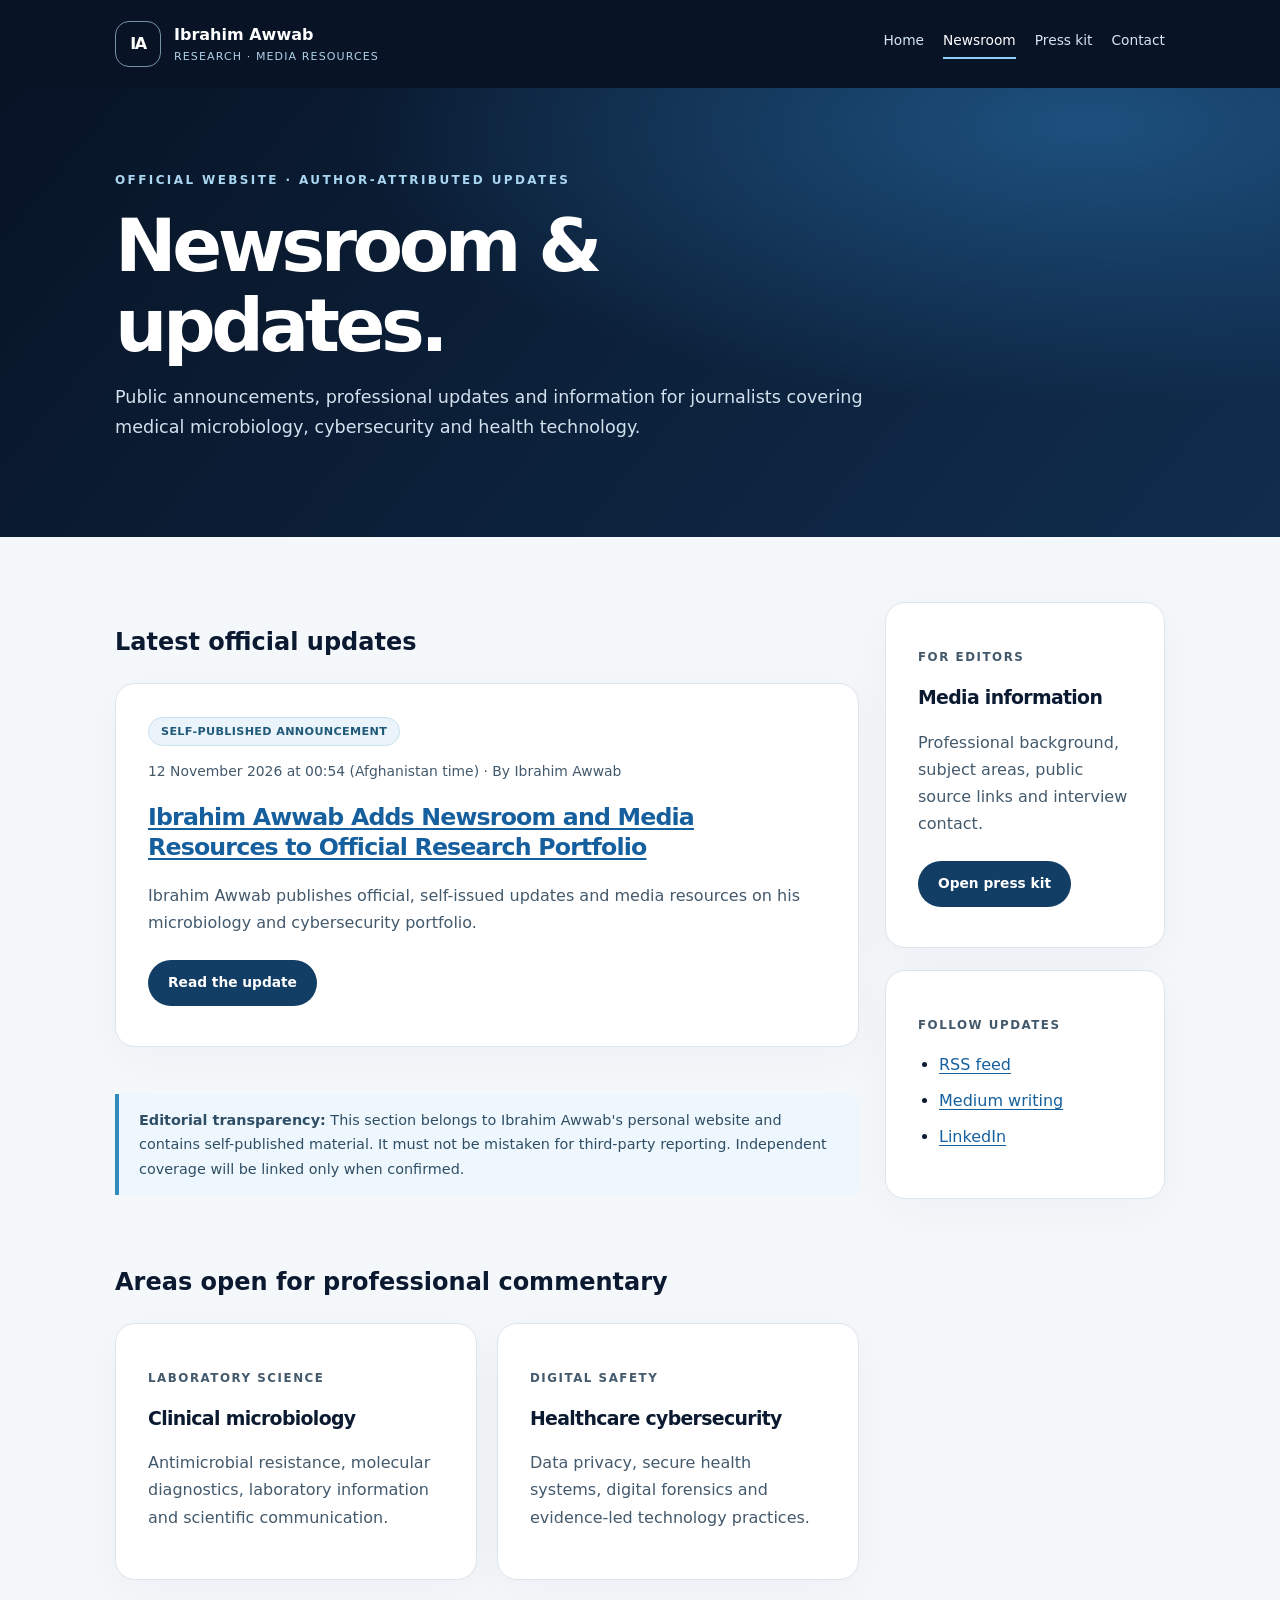
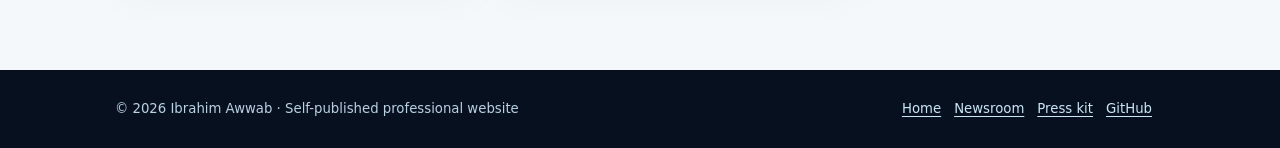
==== newsroom/index.html @ 86127e39 "site: publish transparent newsroom, self-issued update and press kit" ====
<!doctype html>
<html lang="en"><head>
<meta charset="utf-8">
<meta name="viewport" content="width=device-width, initial-scale=1">
<meta name="robots" content="index,follow,max-image-preview:large">
<meta name="author" content="Ibrahim Awwab">
<meta name="description" content="Official website announcements, research-interest updates and media resources from Ibrahim Awwab.">
<meta property="og:site_name" content="Ibrahim Awwab">
<meta property="og:title" content="Newsroom &amp; Updates | Ibrahim Awwab">
<meta property="og:description" content="Official website announcements, research-interest updates and media resources from Ibrahim Awwab.">
<meta property="og:url" content="https://ibrahimawwab.github.io/newsroom/">
<meta property="og:type" content="website">
<meta name="twitter:card" content="summary">
<link rel="canonical" href="https://ibrahimawwab.github.io/newsroom/">
<link rel="icon" type="image/svg+xml" href="/favicon.svg">
<link rel="stylesheet" href="/newsroom/newsroom.css">
<link rel="alternate" type="application/rss+xml" title="Ibrahim Awwab official updates" href="https://ibrahimawwab.github.io/newsroom/feed.xml">
<title>Newsroom &amp; Updates | Ibrahim Awwab</title>
<script type="application/ld+json">{"@context":"https://schema.org","@type":"CollectionPage","@id":"https://ibrahimawwab.github.io/newsroom/#webpage","url":"https://ibrahimawwab.github.io/newsroom/","name":"Newsroom and updates | Ibrahim Awwab","description":"Official self-published updates by Ibrahim Awwab.","mainEntity":{"@type":"ItemList","itemListElement":[{"@type":"ListItem","position":1,"url":"https://ibrahimawwab.github.io/newsroom/updates/portfolio-media-resources/"}]}}</script>
</head><body><a href="#content" class="skip">Skip to content</a><header><div class="shell topbar"><a class="brand" href="/"><span class="mark">IA</span><span><strong>Ibrahim Awwab</strong><small>Research · Media resources</small></span></a><nav aria-label="Main navigation"><a href="/">Home</a><a href="/newsroom/" aria-current="page">Newsroom</a><a href="/press/" >Press kit</a><a href="https://www.linkedin.com/in/ibrahimawwab/">Contact</a></nav></div></header><section class="hero"><div class="shell"><p class="eyebrow">Official website · Author-attributed updates</p><h1>Newsroom &amp; updates.</h1><p class="lead">Public announcements, professional updates and information for journalists covering medical microbiology, cybersecurity and health technology.</p></div></section><main class="shell" id="content"><div class="layout"><div class="stack"><section><h2>Latest official updates</h2><article class="panel"><span class="tag">Self-published announcement</span><p class="date"><time datetime="2026-11-12T00:54:21+04:30">12 November 2026 at 00:54 (Afghanistan time)</time> · By Ibrahim Awwab</p><h2><a href="/newsroom/updates/portfolio-media-resources/">Ibrahim Awwab Adds Newsroom and Media Resources to Official Research Portfolio</a></h2><p>Ibrahim Awwab publishes official, self-issued updates and media resources on his microbiology and cybersecurity portfolio.</p><a class="btn" href="/newsroom/updates/portfolio-media-resources/">Read the update</a></article></section><div class="disclosure"><strong>Editorial transparency:</strong> This section belongs to Ibrahim Awwab's personal website and contains self-published material. It must not be mistaken for third-party reporting. Independent coverage will be linked only when confirmed.</div><section><h2>Areas open for professional commentary</h2><div class="grid"><div class="panel"><p class="kicker">Laboratory science</p><h3>Clinical microbiology</h3><p>Antimicrobial resistance, molecular diagnostics, laboratory information and scientific communication.</p></div><div class="panel"><p class="kicker">Digital safety</p><h3>Healthcare cybersecurity</h3><p>Data privacy, secure health systems, digital forensics and evidence-led technology practices.</p></div></div></section></div><aside class="stack"><section class="panel"><p class="kicker">For editors</p><h3>Media information</h3><p>Professional background, subject areas, public source links and interview contact.</p><a class="btn" href="/press/">Open press kit</a></section><section class="panel"><p class="kicker">Follow updates</p><ul><li><a href="/newsroom/feed.xml">RSS feed</a></li><li><a href="https://medium.com/@ibrahimawwab.com">Medium writing</a></li><li><a href="https://www.linkedin.com/in/ibrahimawwab/">LinkedIn</a></li></ul></section></aside></div></main><footer class="footer"><div class="shell"><span>© 2026 Ibrahim Awwab · Self-published professional website</span><span><a href="/">Home</a><a href="/newsroom/">Newsroom</a><a href="/press/">Press kit</a><a href="https://github.com/ibrahimawwab">GitHub</a></span></div></footer></body></html>
---- newsroom/newsroom.css ----
:root{--ink:#0b1a30;--navy:#081426;--muted:#5d7187;--accent:#1b679f;--paper:#f5f8fb;--line:#dce5ed}
*{box-sizing:border-box}html{scroll-behavior:smooth}body{margin:0;background:var(--paper);color:var(--ink);font:16px/1.7 Inter,ui-sans-serif,system-ui,-apple-system,BlinkMacSystemFont,"Segoe UI",sans-serif}a{color:#165f9e;text-underline-offset:3px}.shell{width:min(1050px,calc(100% - 42px));margin:auto}.skip{position:absolute;top:-80px;left:0;background:#fff;padding:10px}.skip:focus{top:0}
header{background:#081426;color:#fff}.topbar{display:flex;justify-content:space-between;gap:20px;align-items:center;min-height:88px}.brand{display:flex;gap:13px;align-items:center;text-decoration:none;color:#fff}.mark{display:grid;place-items:center;height:46px;width:46px;border:1px solid #7793a8;border-radius:14px;font-weight:800;letter-spacing:-.09em}.brand strong{display:block;font-size:1rem}.brand small{display:block;color:#b0d0e8;letter-spacing:.1em;text-transform:uppercase;font-size:.69rem}.topbar nav{display:flex;gap:19px;flex-wrap:wrap}.topbar nav a{font-size:.86rem;text-decoration:none;color:#d3e6f4}.topbar nav a[aria-current=page]{color:white;border-bottom:2px solid #8fd0f9;padding-bottom:4px}
.hero{background:radial-gradient(ellipse at 85% 8%,#1d507e,transparent 48%),linear-gradient(130deg,#081426,#102d4e);color:white;padding:70px 0 77px}.eyebrow{color:#aad6f2;letter-spacing:.2em;text-transform:uppercase;font-size:.75rem;font-weight:800}.hero h1{font-size:clamp(2.4rem,6.5vw,4.6rem);letter-spacing:-.06em;line-height:1.08;max-width:830px;margin:16px 0}.lead{font-size:1.1rem;color:#d2e1ed;max-width:750px}.crumb{font-size:.78rem;color:#ccdeec}.crumb a{color:#e0f1fb}main{padding:65px 0 90px}.layout{display:grid;grid-template-columns:minmax(0,1fr) 280px;gap:26px;align-items:start}.stack{display:grid;gap:22px}.panel{background:#fff;border:1px solid var(--line);border-radius:20px;padding:32px;box-shadow:0 12px 50px rgba(4,25,45,.04)}.panel h2,.panel h3{letter-spacing:-.035em;line-height:1.25}.panel h2{font-size:1.48rem}.panel h3{font-size:1.18rem}.panel p{color:#43596c}.kicker{font-size:.74rem;text-transform:uppercase;letter-spacing:.13em;color:#2572a1;font-weight:800}.tag{display:inline-block;background:#eaf4fa;border:1px solid #c9e0ed;border-radius:100px;padding:4px 12px;color:#205979;font-weight:750;font-size:.7rem;letter-spacing:.03em;text-transform:uppercase}.date{color:#677d8e;font-size:.87rem}.meta{margin-top:25px;display:flex;gap:14px;flex-wrap:wrap;align-items:center}.meta time{color:#e0ecf6;font-size:.88rem}.disclosure{border-left:4px solid #3489bb;background:#edf7fd;padding:14px 20px;color:#2f4e65;margin:25px 0;border-radius:0 10px 10px 0;font-size:.9rem}.btn{display:inline-block;background:#123d64;color:#fff;border-radius:99px;padding:11px 20px;text-decoration:none;font-weight:750;font-size:.86rem;margin:8px 10px 8px 0}.btn:hover{background:#276b9d}.subtle{color:var(--muted)}.article p{line-height:1.9}.article h2{margin-top:30px}.line{height:1px;background:var(--line);margin:28px 0}.panel ul{padding-left:21px}.panel li{margin-bottom:9px}.grid{display:grid;grid-template-columns:1fr 1fr;gap:20px}.footer{background:#06101e;color:#bad2e4;padding:28px 0}.footer .shell{display:flex;justify-content:space-between;gap:20px;flex-wrap:wrap;font-size:.83rem}.footer a{color:#cbe8f8;margin-right:13px}
@media(max-width:780px){.topbar{align-items:flex-start;flex-direction:column;padding:20px 0}.topbar nav{gap:15px}.layout,.grid{grid-template-columns:1fr}.panel{padding:25px}.hero{padding:55px 0 60px}.footer .shell{flex-direction:column}}
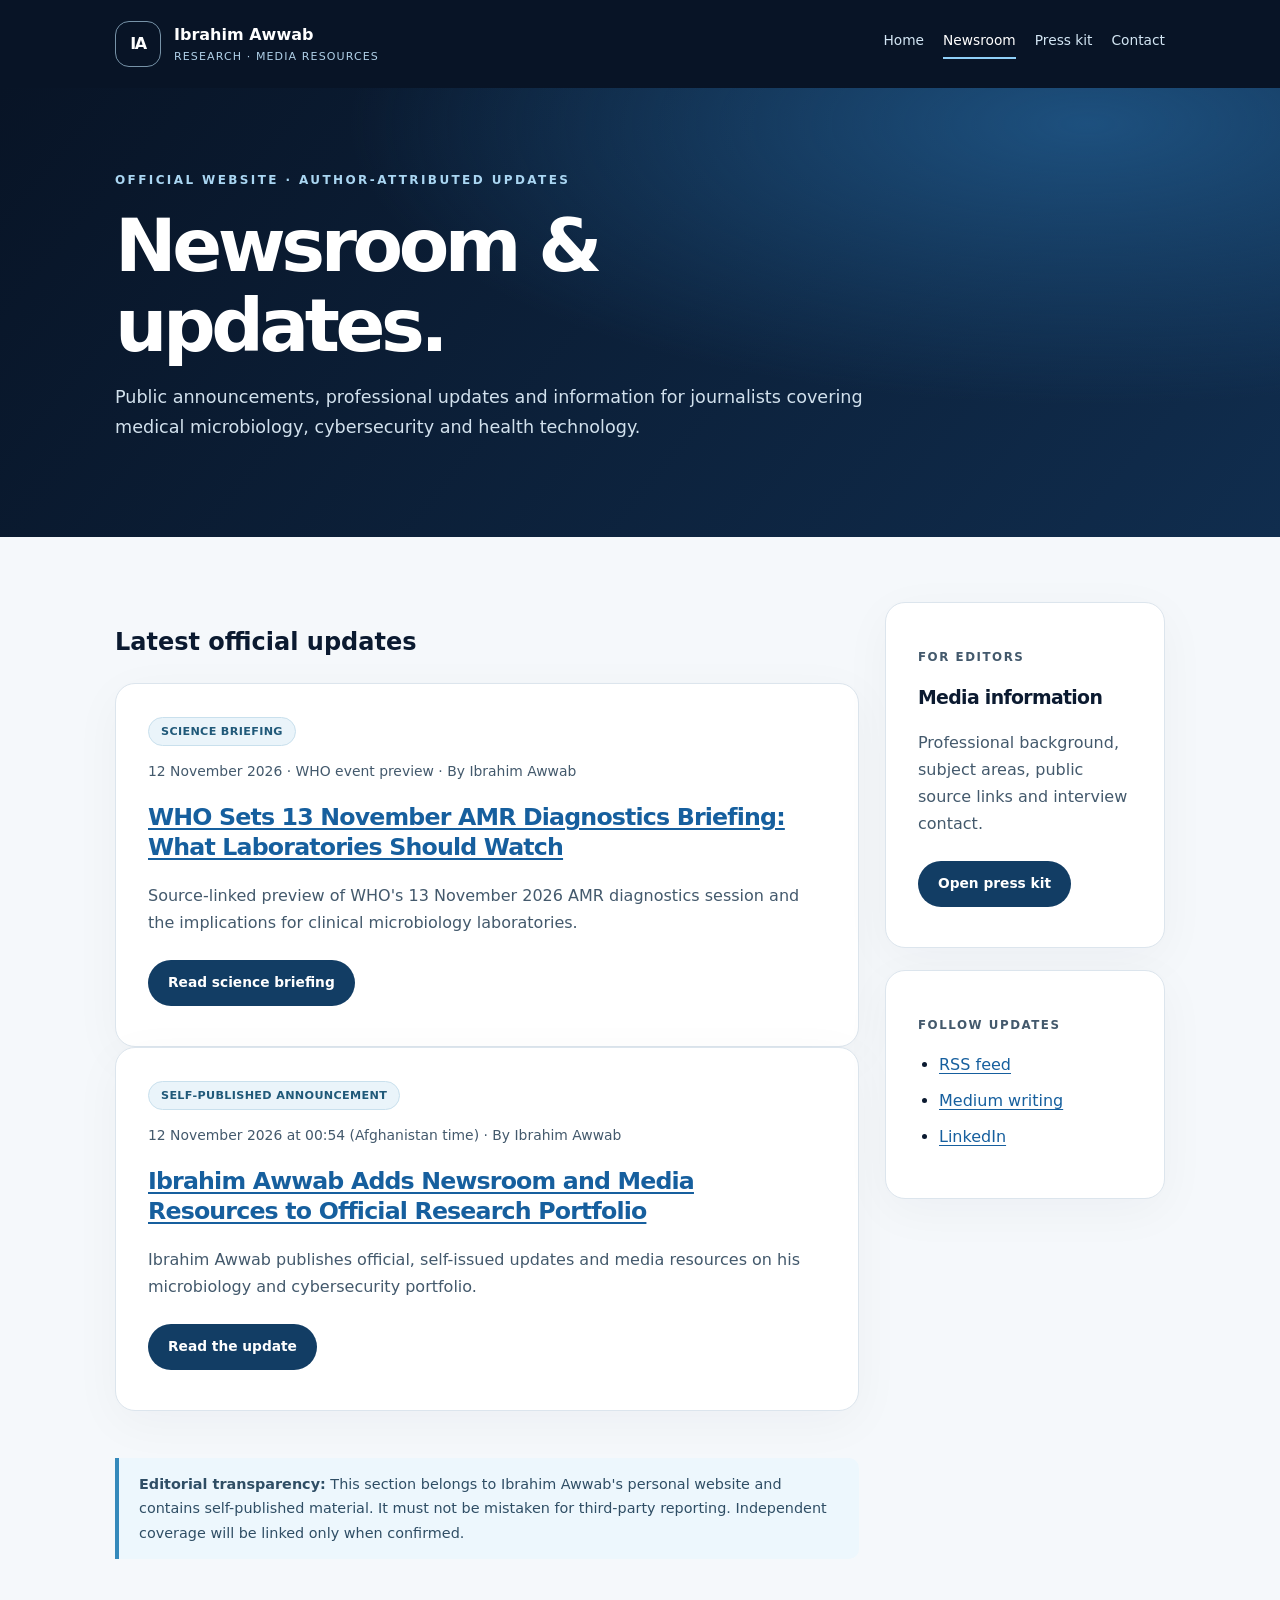
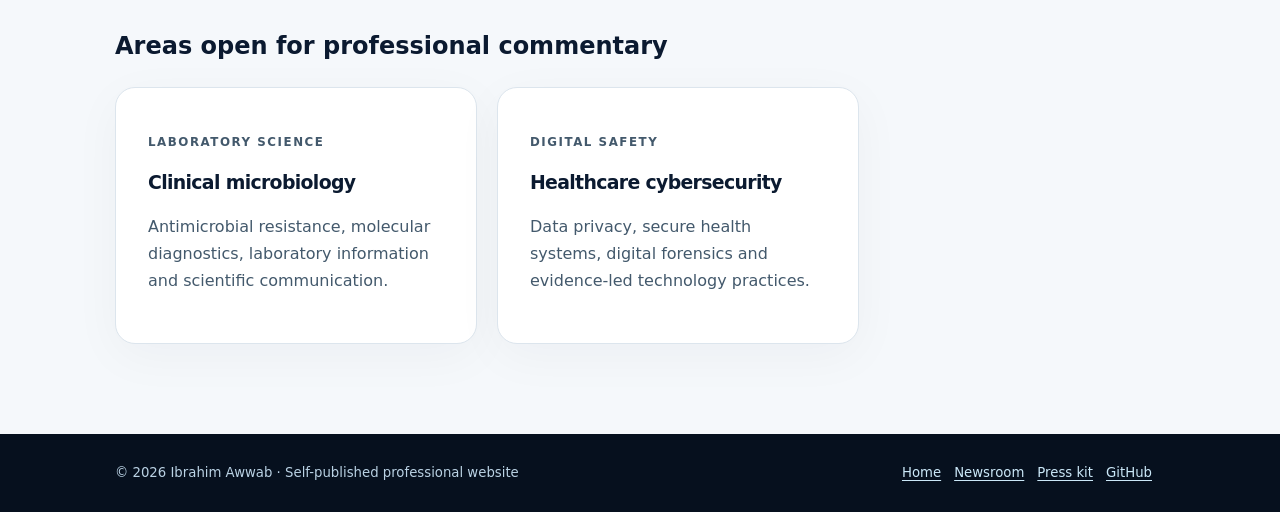
==== commit d6064b03: "newsroom: feature timely WHO AMR science briefing" ====
--- a/newsroom/index.html
+++ b/newsroom/index.html
@@ -16,5 +16,5 @@
 <link rel="stylesheet" href="/newsroom/newsroom.css">
 <link rel="alternate" type="application/rss+xml" title="Ibrahim Awwab official updates" href="https://ibrahimawwab.github.io/newsroom/feed.xml">
 <title>Newsroom &amp; Updates | Ibrahim Awwab</title>
-<script type="application/ld+json">{"@context":"https://schema.org","@type":"CollectionPage","@id":"https://ibrahimawwab.github.io/newsroom/#webpage","url":"https://ibrahimawwab.github.io/newsroom/","name":"Newsroom and updates | Ibrahim Awwab","description":"Official self-published updates by Ibrahim Awwab.","mainEntity":{"@type":"ItemList","itemListElement":[{"@type":"ListItem","position":1,"url":"https://ibrahimawwab.github.io/newsroom/updates/portfolio-media-resources/"}]}}</script>
-</head><body><a href="#content" class="skip">Skip to content</a><header><div class="shell topbar"><a class="brand" href="/"><span class="mark">IA</span><span><strong>Ibrahim Awwab</strong><small>Research · Media resources</small></span></a><nav aria-label="Main navigation"><a href="/">Home</a><a href="/newsroom/" aria-current="page">Newsroom</a><a href="/press/" >Press kit</a><a href="https://www.linkedin.com/in/ibrahimawwab/">Contact</a></nav></div></header><section class="hero"><div class="shell"><p class="eyebrow">Official website · Author-attributed updates</p><h1>Newsroom &amp; updates.</h1><p class="lead">Public announcements, professional updates and information for journalists covering medical microbiology, cybersecurity and health technology.</p></div></section><main class="shell" id="content"><div class="layout"><div class="stack"><section><h2>Latest official updates</h2><article class="panel"><span class="tag">Self-published announcement</span><p class="date"><time datetime="2026-11-12T00:54:21+04:30">12 November 2026 at 00:54 (Afghanistan time)</time> · By Ibrahim Awwab</p><h2><a href="/newsroom/updates/portfolio-media-resources/">Ibrahim Awwab Adds Newsroom and Media Resources to Official Research Portfolio</a></h2><p>Ibrahim Awwab publishes official, self-issued updates and media resources on his microbiology and cybersecurity portfolio.</p><a class="btn" href="/newsroom/updates/portfolio-media-resources/">Read the update</a></article></section><div class="disclosure"><strong>Editorial transparency:</strong> This section belongs to Ibrahim Awwab's personal website and contains self-published material. It must not be mistaken for third-party reporting. Independent coverage will be linked only when confirmed.</div><section><h2>Areas open for professional commentary</h2><div class="grid"><div class="panel"><p class="kicker">Laboratory science</p><h3>Clinical microbiology</h3><p>Antimicrobial resistance, molecular diagnostics, laboratory information and scientific communication.</p></div><div class="panel"><p class="kicker">Digital safety</p><h3>Healthcare cybersecurity</h3><p>Data privacy, secure health systems, digital forensics and evidence-led technology practices.</p></div></div></section></div><aside class="stack"><section class="panel"><p class="kicker">For editors</p><h3>Media information</h3><p>Professional background, subject areas, public source links and interview contact.</p><a class="btn" href="/press/">Open press kit</a></section><section class="panel"><p class="kicker">Follow updates</p><ul><li><a href="/newsroom/feed.xml">RSS feed</a></li><li><a href="https://medium.com/@ibrahimawwab.com">Medium writing</a></li><li><a href="https://www.linkedin.com/in/ibrahimawwab/">LinkedIn</a></li></ul></section></aside></div></main><footer class="footer"><div class="shell"><span>© 2026 Ibrahim Awwab · Self-published professional website</span><span><a href="/">Home</a><a href="/newsroom/">Newsroom</a><a href="/press/">Press kit</a><a href="https://github.com/ibrahimawwab">GitHub</a></span></div></footer></body></html>+<script type="application/ld+json">{"@context":"https://schema.org","@type":"CollectionPage","@id":"https://ibrahimawwab.github.io/newsroom/#webpage","url":"https://ibrahimawwab.github.io/newsroom/","name":"Newsroom and updates | Ibrahim Awwab","description":"Official self-published updates by Ibrahim Awwab.","mainEntity":{"@type":"ItemList","itemListElement":[{"@type":"ListItem","position":1,"url":"https://ibrahimawwab.github.io/newsroom/briefings/who-amr-diagnostics-november-2026/"},{"@type":"ListItem","position":2,"url":"https://ibrahimawwab.github.io/newsroom/updates/portfolio-media-resources/"}]}}</script>
+</head><body><a href="#content" class="skip">Skip to content</a><header><div class="shell topbar"><a class="brand" href="/"><span class="mark">IA</span><span><strong>Ibrahim Awwab</strong><small>Research · Media resources</small></span></a><nav aria-label="Main navigation"><a href="/">Home</a><a href="/newsroom/" aria-current="page">Newsroom</a><a href="/press/" >Press kit</a><a href="https://www.linkedin.com/in/ibrahimawwab/">Contact</a></nav></div></header><section class="hero"><div class="shell"><p class="eyebrow">Official website · Author-attributed updates</p><h1>Newsroom &amp; updates.</h1><p class="lead">Public announcements, professional updates and information for journalists covering medical microbiology, cybersecurity and health technology.</p></div></section><main class="shell" id="content"><div class="layout"><div class="stack"><section><h2>Latest official updates</h2><article class="panel"><span class="tag">Science briefing</span><p class="date">12 November 2026 · WHO event preview · By Ibrahim Awwab</p><h2><a href="/newsroom/briefings/who-amr-diagnostics-november-2026/">WHO Sets 13 November AMR Diagnostics Briefing: What Laboratories Should Watch</a></h2><p>Source-linked preview of WHO's 13 November 2026 AMR diagnostics session and the implications for clinical microbiology laboratories.</p><a class="btn" href="/newsroom/briefings/who-amr-diagnostics-november-2026/">Read science briefing</a></article><article class="panel"><span class="tag">Self-published announcement</span><p class="date"><time datetime="2026-11-12T00:54:21+04:30">12 November 2026 at 00:54 (Afghanistan time)</time> · By Ibrahim Awwab</p><h2><a href="/newsroom/updates/portfolio-media-resources/">Ibrahim Awwab Adds Newsroom and Media Resources to Official Research Portfolio</a></h2><p>Ibrahim Awwab publishes official, self-issued updates and media resources on his microbiology and cybersecurity portfolio.</p><a class="btn" href="/newsroom/updates/portfolio-media-resources/">Read the update</a></article></section><div class="disclosure"><strong>Editorial transparency:</strong> This section belongs to Ibrahim Awwab's personal website and contains self-published material. It must not be mistaken for third-party reporting. Independent coverage will be linked only when confirmed.</div><section><h2>Areas open for professional commentary</h2><div class="grid"><div class="panel"><p class="kicker">Laboratory science</p><h3>Clinical microbiology</h3><p>Antimicrobial resistance, molecular diagnostics, laboratory information and scientific communication.</p></div><div class="panel"><p class="kicker">Digital safety</p><h3>Healthcare cybersecurity</h3><p>Data privacy, secure health systems, digital forensics and evidence-led technology practices.</p></div></div></section></div><aside class="stack"><section class="panel"><p class="kicker">For editors</p><h3>Media information</h3><p>Professional background, subject areas, public source links and interview contact.</p><a class="btn" href="/press/">Open press kit</a></section><section class="panel"><p class="kicker">Follow updates</p><ul><li><a href="/newsroom/feed.xml">RSS feed</a></li><li><a href="https://medium.com/@ibrahimawwab.com">Medium writing</a></li><li><a href="https://www.linkedin.com/in/ibrahimawwab/">LinkedIn</a></li></ul></section></aside></div></main><footer class="footer"><div class="shell"><span>© 2026 Ibrahim Awwab · Self-published professional website</span><span><a href="/">Home</a><a href="/newsroom/">Newsroom</a><a href="/press/">Press kit</a><a href="https://github.com/ibrahimawwab">GitHub</a></span></div></footer></body></html>
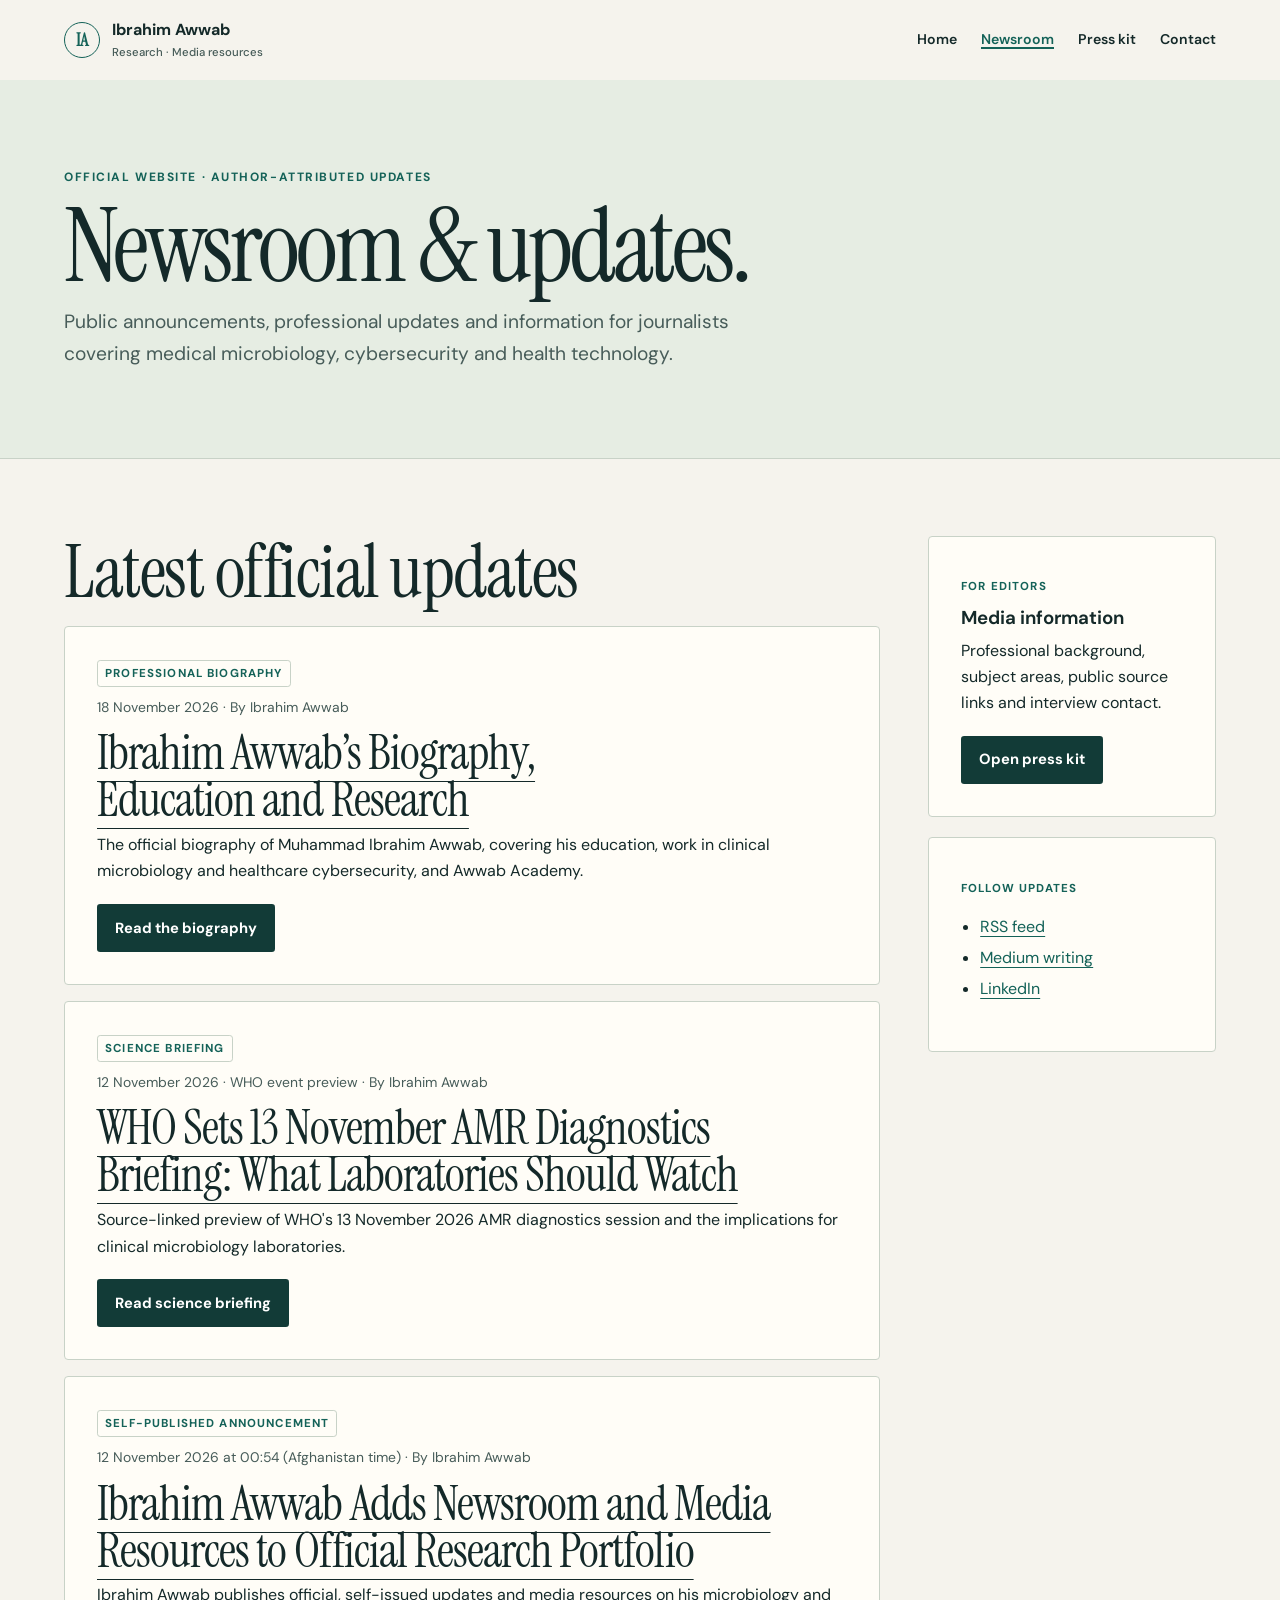
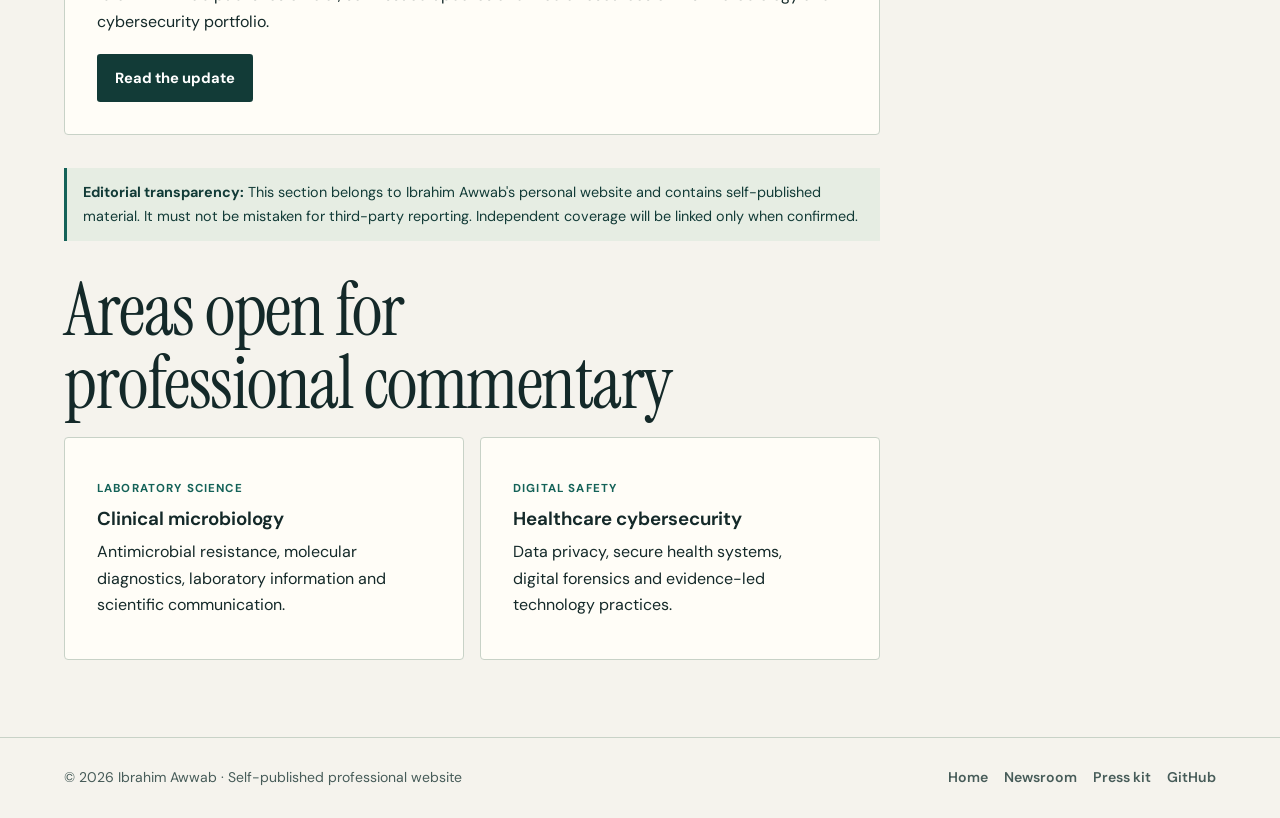
==== commit e616f145: "Publish Ibrahim Awwab biography in the newsroom" ====
--- a/newsroom/index.html
+++ b/newsroom/index.html
@@ -16,5 +16,5 @@
 <link rel="stylesheet" href="/newsroom/newsroom.css">
 <link rel="alternate" type="application/rss+xml" title="Ibrahim Awwab official updates" href="https://ibrahimawwab.github.io/newsroom/feed.xml">
 <title>Newsroom &amp; Updates | Ibrahim Awwab</title>
-<script type="application/ld+json">{"@context":"https://schema.org","@type":"CollectionPage","@id":"https://ibrahimawwab.github.io/newsroom/#webpage","url":"https://ibrahimawwab.github.io/newsroom/","name":"Newsroom and updates | Ibrahim Awwab","description":"Official self-published updates by Ibrahim Awwab.","mainEntity":{"@type":"ItemList","itemListElement":[{"@type":"ListItem","position":1,"url":"https://ibrahimawwab.github.io/newsroom/briefings/who-amr-diagnostics-november-2026/"},{"@type":"ListItem","position":2,"url":"https://ibrahimawwab.github.io/newsroom/updates/portfolio-media-resources/"}]}}</script>
-</head><body><a href="#content" class="skip">Skip to content</a><header><div class="shell topbar"><a class="brand" href="/"><span class="mark">IA</span><span><strong>Ibrahim Awwab</strong><small>Research · Media resources</small></span></a><nav aria-label="Main navigation"><a href="/">Home</a><a href="/newsroom/" aria-current="page">Newsroom</a><a href="/press/" >Press kit</a><a href="https://www.linkedin.com/in/ibrahimawwab/">Contact</a></nav></div></header><section class="hero"><div class="shell"><p class="eyebrow">Official website · Author-attributed updates</p><h1>Newsroom &amp; updates.</h1><p class="lead">Public announcements, professional updates and information for journalists covering medical microbiology, cybersecurity and health technology.</p></div></section><main class="shell" id="content"><div class="layout"><div class="stack"><section><h2>Latest official updates</h2><article class="panel"><span class="tag">Science briefing</span><p class="date">12 November 2026 · WHO event preview · By Ibrahim Awwab</p><h2><a href="/newsroom/briefings/who-amr-diagnostics-november-2026/">WHO Sets 13 November AMR Diagnostics Briefing: What Laboratories Should Watch</a></h2><p>Source-linked preview of WHO's 13 November 2026 AMR diagnostics session and the implications for clinical microbiology laboratories.</p><a class="btn" href="/newsroom/briefings/who-amr-diagnostics-november-2026/">Read science briefing</a></article><article class="panel"><span class="tag">Self-published announcement</span><p class="date"><time datetime="2026-11-12T00:54:21+04:30">12 November 2026 at 00:54 (Afghanistan time)</time> · By Ibrahim Awwab</p><h2><a href="/newsroom/updates/portfolio-media-resources/">Ibrahim Awwab Adds Newsroom and Media Resources to Official Research Portfolio</a></h2><p>Ibrahim Awwab publishes official, self-issued updates and media resources on his microbiology and cybersecurity portfolio.</p><a class="btn" href="/newsroom/updates/portfolio-media-resources/">Read the update</a></article></section><div class="disclosure"><strong>Editorial transparency:</strong> This section belongs to Ibrahim Awwab's personal website and contains self-published material. It must not be mistaken for third-party reporting. Independent coverage will be linked only when confirmed.</div><section><h2>Areas open for professional commentary</h2><div class="grid"><div class="panel"><p class="kicker">Laboratory science</p><h3>Clinical microbiology</h3><p>Antimicrobial resistance, molecular diagnostics, laboratory information and scientific communication.</p></div><div class="panel"><p class="kicker">Digital safety</p><h3>Healthcare cybersecurity</h3><p>Data privacy, secure health systems, digital forensics and evidence-led technology practices.</p></div></div></section></div><aside class="stack"><section class="panel"><p class="kicker">For editors</p><h3>Media information</h3><p>Professional background, subject areas, public source links and interview contact.</p><a class="btn" href="/press/">Open press kit</a></section><section class="panel"><p class="kicker">Follow updates</p><ul><li><a href="/newsroom/feed.xml">RSS feed</a></li><li><a href="https://medium.com/@ibrahimawwab.com">Medium writing</a></li><li><a href="https://www.linkedin.com/in/ibrahimawwab/">LinkedIn</a></li></ul></section></aside></div></main><footer class="footer"><div class="shell"><span>© 2026 Ibrahim Awwab · Self-published professional website</span><span><a href="/">Home</a><a href="/newsroom/">Newsroom</a><a href="/press/">Press kit</a><a href="https://github.com/ibrahimawwab">GitHub</a></span></div></footer></body></html>+<script type="application/ld+json">{"@context":"https://schema.org","@type":"CollectionPage","@id":"https://ibrahimawwab.github.io/newsroom/#webpage","url":"https://ibrahimawwab.github.io/newsroom/","name":"Newsroom and updates | Ibrahim Awwab","description":"Official self-published updates by Ibrahim Awwab.","mainEntity":{"@type":"ItemList","itemListElement":[{"@type":"ListItem","position":1,"url":"https://ibrahimawwab.github.io/newsroom/updates/ibrahim-awwab-biography/"},{"@type":"ListItem","position":2,"url":"https://ibrahimawwab.github.io/newsroom/briefings/who-amr-diagnostics-november-2026/"},{"@type":"ListItem","position":3,"url":"https://ibrahimawwab.github.io/newsroom/updates/portfolio-media-resources/"}]}}</script>
+</head><body><a href="#content" class="skip">Skip to content</a><header><div class="shell topbar"><a class="brand" href="/"><span class="mark">IA</span><span><strong>Ibrahim Awwab</strong><small>Research · Media resources</small></span></a><nav aria-label="Main navigation"><a href="/">Home</a><a href="/newsroom/" aria-current="page">Newsroom</a><a href="/press/" >Press kit</a><a href="https://www.linkedin.com/in/ibrahimawwab/">Contact</a></nav></div></header><section class="hero"><div class="shell"><p class="eyebrow">Official website · Author-attributed updates</p><h1>Newsroom &amp; updates.</h1><p class="lead">Public announcements, professional updates and information for journalists covering medical microbiology, cybersecurity and health technology.</p></div></section><main class="shell" id="content"><div class="layout"><div class="stack"><section><h2>Latest official updates</h2><article class="panel"><span class="tag">Professional biography</span><p class="date"><time datetime="2026-11-18T11:50:07+04:30">18 November 2026</time> · By Ibrahim Awwab</p><h2><a href="/newsroom/updates/ibrahim-awwab-biography/">Ibrahim Awwab’s Biography, Education and Research</a></h2><p>The official biography of Muhammad Ibrahim Awwab, covering his education, work in clinical microbiology and healthcare cybersecurity, and Awwab Academy.</p><a class="btn" href="/newsroom/updates/ibrahim-awwab-biography/">Read the biography</a></article><article class="panel"><span class="tag">Science briefing</span><p class="date">12 November 2026 · WHO event preview · By Ibrahim Awwab</p><h2><a href="/newsroom/briefings/who-amr-diagnostics-november-2026/">WHO Sets 13 November AMR Diagnostics Briefing: What Laboratories Should Watch</a></h2><p>Source-linked preview of WHO's 13 November 2026 AMR diagnostics session and the implications for clinical microbiology laboratories.</p><a class="btn" href="/newsroom/briefings/who-amr-diagnostics-november-2026/">Read science briefing</a></article><article class="panel"><span class="tag">Self-published announcement</span><p class="date"><time datetime="2026-11-12T00:54:21+04:30">12 November 2026 at 00:54 (Afghanistan time)</time> · By Ibrahim Awwab</p><h2><a href="/newsroom/updates/portfolio-media-resources/">Ibrahim Awwab Adds Newsroom and Media Resources to Official Research Portfolio</a></h2><p>Ibrahim Awwab publishes official, self-issued updates and media resources on his microbiology and cybersecurity portfolio.</p><a class="btn" href="/newsroom/updates/portfolio-media-resources/">Read the update</a></article></section><div class="disclosure"><strong>Editorial transparency:</strong> This section belongs to Ibrahim Awwab's personal website and contains self-published material. It must not be mistaken for third-party reporting. Independent coverage will be linked only when confirmed.</div><section><h2>Areas open for professional commentary</h2><div class="grid"><div class="panel"><p class="kicker">Laboratory science</p><h3>Clinical microbiology</h3><p>Antimicrobial resistance, molecular diagnostics, laboratory information and scientific communication.</p></div><div class="panel"><p class="kicker">Digital safety</p><h3>Healthcare cybersecurity</h3><p>Data privacy, secure health systems, digital forensics and evidence-led technology practices.</p></div></div></section></div><aside class="stack"><section class="panel"><p class="kicker">For editors</p><h3>Media information</h3><p>Professional background, subject areas, public source links and interview contact.</p><a class="btn" href="/press/">Open press kit</a></section><section class="panel"><p class="kicker">Follow updates</p><ul><li><a href="/newsroom/feed.xml">RSS feed</a></li><li><a href="https://medium.com/@ibrahimawwab.com">Medium writing</a></li><li><a href="https://www.linkedin.com/in/ibrahimawwab/">LinkedIn</a></li></ul></section></aside></div></main><footer class="footer"><div class="shell"><span>© 2026 Ibrahim Awwab · Self-published professional website</span><span><a href="/">Home</a><a href="/newsroom/">Newsroom</a><a href="/press/">Press kit</a><a href="https://github.com/ibrahimawwab">GitHub</a></span></div></footer></body></html>
--- a/newsroom/newsroom.css
+++ b/newsroom/newsroom.css
@@ -1,5 +1,36 @@
-:root{--ink:#0b1a30;--navy:#081426;--muted:#5d7187;--accent:#1b679f;--paper:#f5f8fb;--line:#dce5ed}
-*{box-sizing:border-box}html{scroll-behavior:smooth}body{margin:0;background:var(--paper);color:var(--ink);font:16px/1.7 Inter,ui-sans-serif,system-ui,-apple-system,BlinkMacSystemFont,"Segoe UI",sans-serif}a{color:#165f9e;text-underline-offset:3px}.shell{width:min(1050px,calc(100% - 42px));margin:auto}.skip{position:absolute;top:-80px;left:0;background:#fff;padding:10px}.skip:focus{top:0}
-header{background:#081426;color:#fff}.topbar{display:flex;justify-content:space-between;gap:20px;align-items:center;min-height:88px}.brand{display:flex;gap:13px;align-items:center;text-decoration:none;color:#fff}.mark{display:grid;place-items:center;height:46px;width:46px;border:1px solid #7793a8;border-radius:14px;font-weight:800;letter-spacing:-.09em}.brand strong{display:block;font-size:1rem}.brand small{display:block;color:#b0d0e8;letter-spacing:.1em;text-transform:uppercase;font-size:.69rem}.topbar nav{display:flex;gap:19px;flex-wrap:wrap}.topbar nav a{font-size:.86rem;text-decoration:none;color:#d3e6f4}.topbar nav a[aria-current=page]{color:white;border-bottom:2px solid #8fd0f9;padding-bottom:4px}
-.hero{background:radial-gradient(ellipse at 85% 8%,#1d507e,transparent 48%),linear-gradient(130deg,#081426,#102d4e);color:white;padding:70px 0 77px}.eyebrow{color:#aad6f2;letter-spacing:.2em;text-transform:uppercase;font-size:.75rem;font-weight:800}.hero h1{font-size:clamp(2.4rem,6.5vw,4.6rem);letter-spacing:-.06em;line-height:1.08;max-width:830px;margin:16px 0}.lead{font-size:1.1rem;color:#d2e1ed;max-width:750px}.crumb{font-size:.78rem;color:#ccdeec}.crumb a{color:#e0f1fb}main{padding:65px 0 90px}.layout{display:grid;grid-template-columns:minmax(0,1fr) 280px;gap:26px;align-items:start}.stack{display:grid;gap:22px}.panel{background:#fff;border:1px solid var(--line);border-radius:20px;padding:32px;box-shadow:0 12px 50px rgba(4,25,45,.04)}.panel h2,.panel h3{letter-spacing:-.035em;line-height:1.25}.panel h2{font-size:1.48rem}.panel h3{font-size:1.18rem}.panel p{color:#43596c}.kicker{font-size:.74rem;text-transform:uppercase;letter-spacing:.13em;color:#2572a1;font-weight:800}.tag{display:inline-block;background:#eaf4fa;border:1px solid #c9e0ed;border-radius:100px;padding:4px 12px;color:#205979;font-weight:750;font-size:.7rem;letter-spacing:.03em;text-transform:uppercase}.date{color:#677d8e;font-size:.87rem}.meta{margin-top:25px;display:flex;gap:14px;flex-wrap:wrap;align-items:center}.meta time{color:#e0ecf6;font-size:.88rem}.disclosure{border-left:4px solid #3489bb;background:#edf7fd;padding:14px 20px;color:#2f4e65;margin:25px 0;border-radius:0 10px 10px 0;font-size:.9rem}.btn{display:inline-block;background:#123d64;color:#fff;border-radius:99px;padding:11px 20px;text-decoration:none;font-weight:750;font-size:.86rem;margin:8px 10px 8px 0}.btn:hover{background:#276b9d}.subtle{color:var(--muted)}.article p{line-height:1.9}.article h2{margin-top:30px}.line{height:1px;background:var(--line);margin:28px 0}.panel ul{padding-left:21px}.panel li{margin-bottom:9px}.grid{display:grid;grid-template-columns:1fr 1fr;gap:20px}.footer{background:#06101e;color:#bad2e4;padding:28px 0}.footer .shell{display:flex;justify-content:space-between;gap:20px;flex-wrap:wrap;font-size:.83rem}.footer a{color:#cbe8f8;margin-right:13px}
-@media(max-width:780px){.topbar{align-items:flex-start;flex-direction:column;padding:20px 0}.topbar nav{gap:15px}.layout,.grid{grid-template-columns:1fr}.panel{padding:25px}.hero{padding:55px 0 60px}.footer .shell{flex-direction:column}}+@import url("/portfolio.css");
+
+.brand strong, .brand small { display: block; }
+.brand small { font-size: .71rem; font-weight: 500; color: var(--muted); }
+.topbar nav a[aria-current="page"] { color: var(--accent); text-decoration-thickness: 2px; }
+.hero { display: block; padding-block: clamp(3rem, 7vw, 5.5rem); background: var(--tint); border-block-end: 1px solid var(--line); }
+.hero h1 { margin-block: .7rem; max-width: 55rem; font-size: clamp(3.65rem, 8vw, 7rem); line-height: .94; }
+.lead { max-width: 43rem; color: var(--muted); font-size: clamp(1.05rem, 2vw, 1.2rem); }
+.crumb { font-size: .85rem; color: var(--muted); margin-bottom: .6rem; }
+main { padding-block: clamp(2rem, 6vw, 5rem); }
+.layout { display: grid; grid-template-columns: minmax(0, 1fr) minmax(14rem, 18rem); gap: clamp(1.2rem, 4vw, 3rem); align-items: start; }
+.stack { display: grid; gap: 1.25rem; }
+.stack > section > h2 { margin-bottom: 1.1rem; }
+.panel { padding: clamp(1.2rem, 3vw, 2rem); background: var(--surface); border: 1px solid var(--line); border-radius: .25rem; overflow-wrap: anywhere; }
+.panel + .panel { margin-top: 1rem; }
+.stack > .panel + .panel { margin-top: 0; }
+.panel h2 { font-size: clamp(1.9rem, 4vw, 3rem); }
+.panel h2 + h2, .panel h2:not(:first-child), .panel h3:not(:first-child) { margin-top: .65rem; }
+.panel h2 a { color: var(--ink); text-decoration-thickness: 1px; }
+.panel p { margin-block: .55rem; }
+.panel ul, .panel ol { padding-inline-start: 1.2rem; }
+.panel li + li { margin-top: .3rem; }
+.kicker, .tag { color: var(--accent); font-size: .72rem; font-weight: 700; text-transform: uppercase; letter-spacing: .1em; }
+.tag { display: inline-block; border: 1px solid var(--line); border-radius: .2rem; padding: .2rem .45rem; }
+.date, .subtle, .meta time { color: var(--muted); font-size: .87rem; }
+.meta { display: flex; align-items: center; flex-wrap: wrap; gap: .6rem; margin-top: 1.1rem; }
+.disclosure { border-inline-start: 3px solid var(--accent); background: var(--tint); padding: .8rem 1rem; margin-block: .8rem; color: var(--deep); font-size: .9rem; }
+.btn { margin-top: .65rem; }
+.article h2 { margin-top: 1.6rem; }
+.article p { line-height: 1.75; }
+.line { height: 1px; background: var(--line); margin-block: 1.3rem; }
+.grid { display: grid; grid-template-columns: repeat(2, minmax(0, 1fr)); gap: 1rem; }
+.grid .panel { margin-top: 0; }
+.footer .shell > span:last-child { display: flex; flex-wrap: wrap; gap: .45rem 1rem; }
+@media (max-width: 50rem) { .layout { grid-template-columns: 1fr; } }
+@media (max-width: 34rem) { .grid { grid-template-columns: 1fr; } }
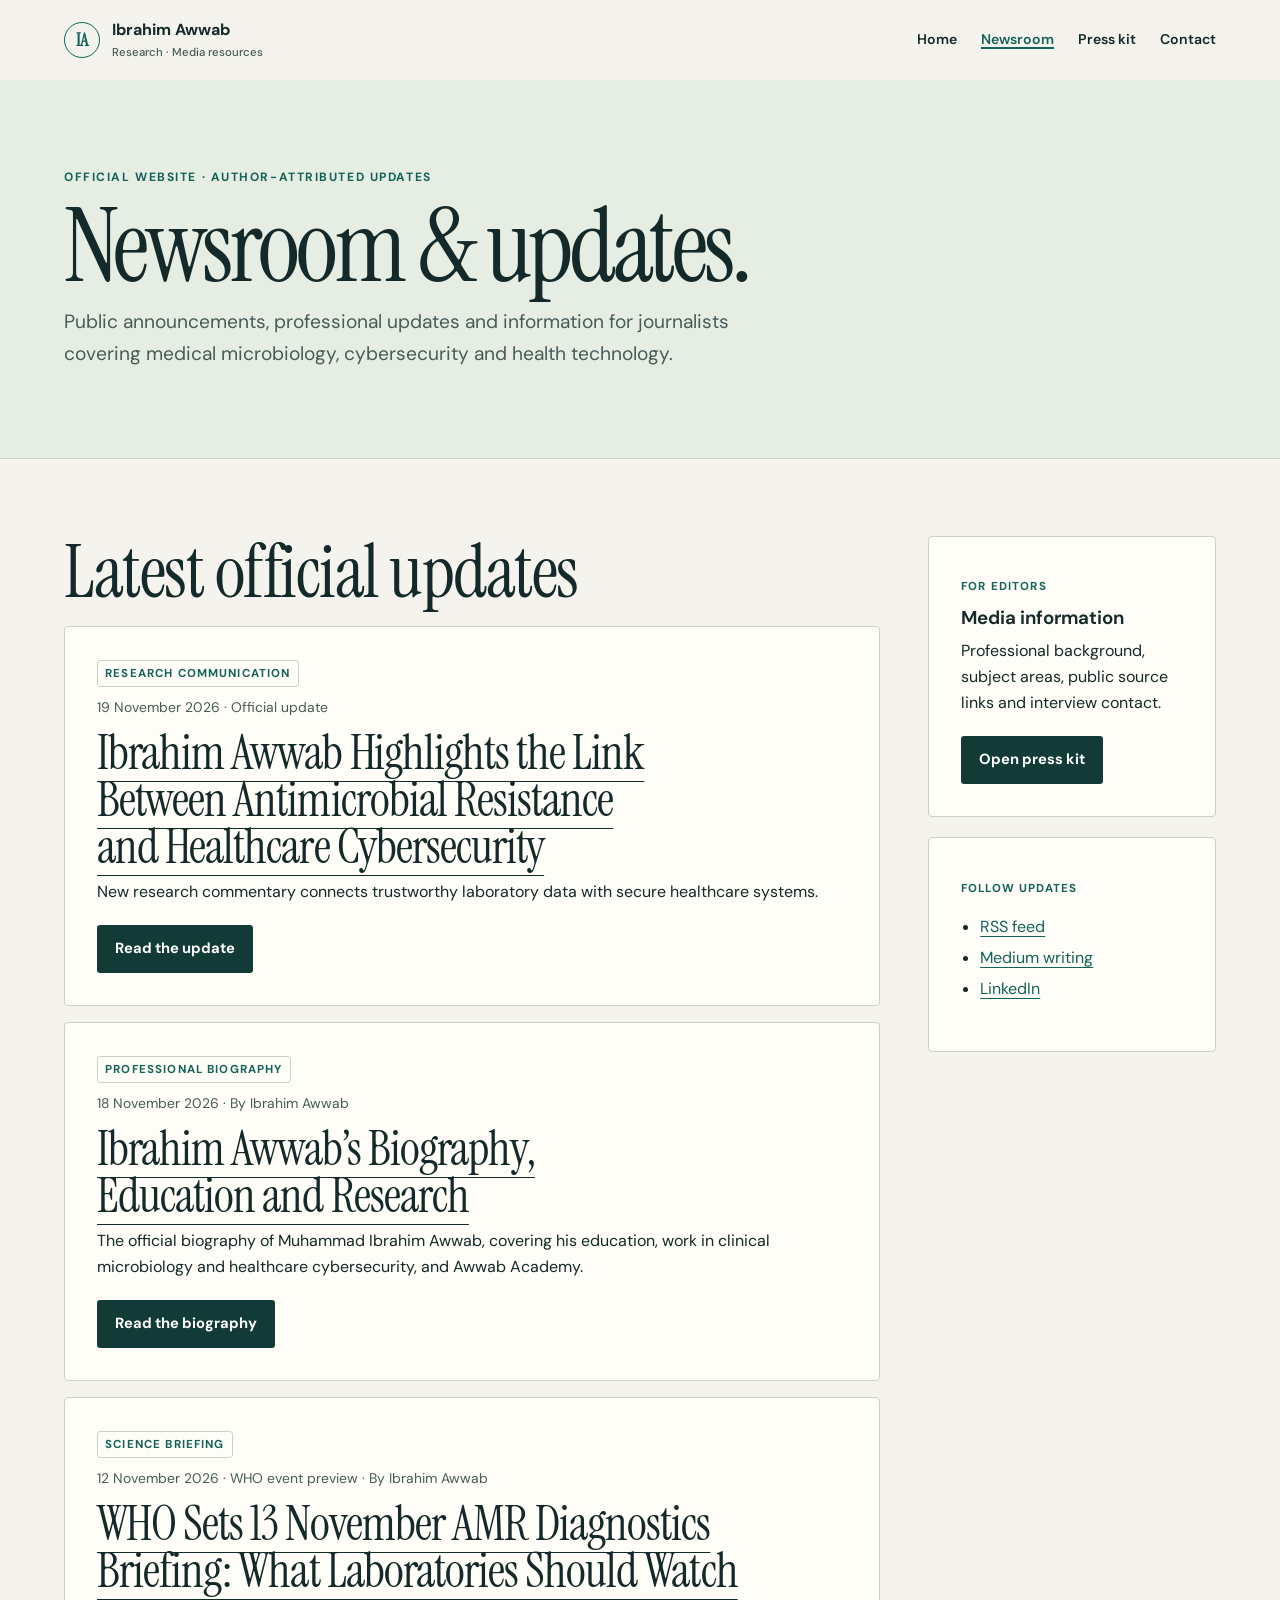
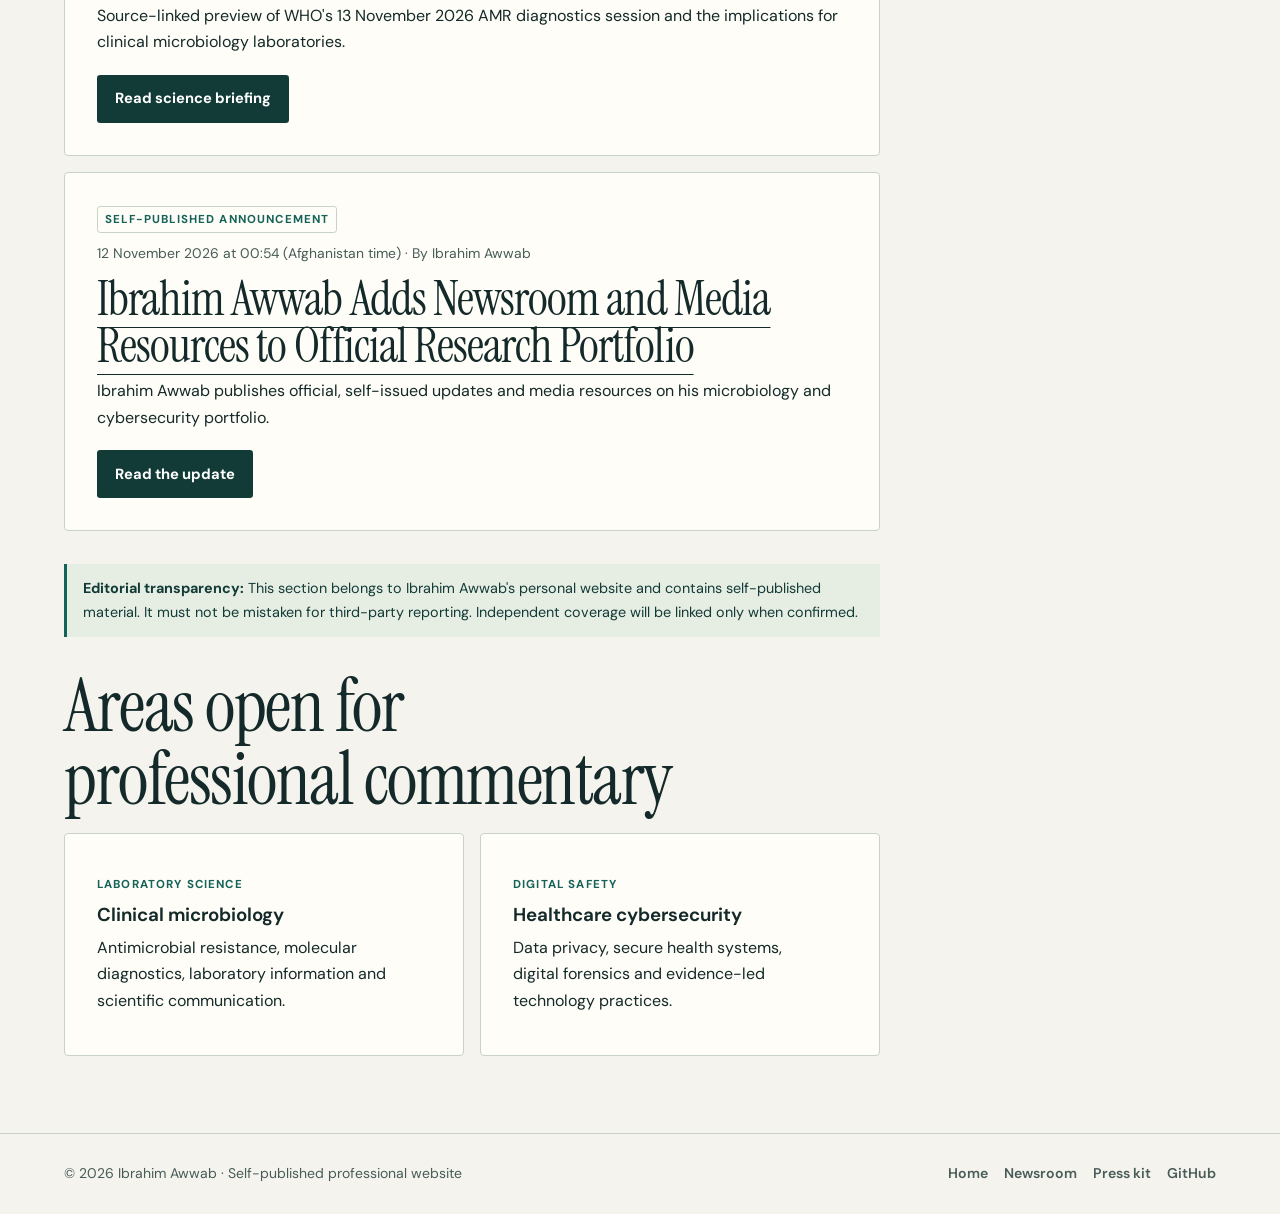
==== commit 1caac9c9: "List new AMR and cybersecurity article in newsroom" ====
--- a/newsroom/index.html
+++ b/newsroom/index.html
@@ -17,4 +17,4 @@
 <link rel="alternate" type="application/rss+xml" title="Ibrahim Awwab official updates" href="https://ibrahimawwab.github.io/newsroom/feed.xml">
 <title>Newsroom &amp; Updates | Ibrahim Awwab</title>
 <script type="application/ld+json">{"@context":"https://schema.org","@type":"CollectionPage","@id":"https://ibrahimawwab.github.io/newsroom/#webpage","url":"https://ibrahimawwab.github.io/newsroom/","name":"Newsroom and updates | Ibrahim Awwab","description":"Official self-published updates by Ibrahim Awwab.","mainEntity":{"@type":"ItemList","itemListElement":[{"@type":"ListItem","position":1,"url":"https://ibrahimawwab.github.io/newsroom/updates/ibrahim-awwab-biography/"},{"@type":"ListItem","position":2,"url":"https://ibrahimawwab.github.io/newsroom/briefings/who-amr-diagnostics-november-2026/"},{"@type":"ListItem","position":3,"url":"https://ibrahimawwab.github.io/newsroom/updates/portfolio-media-resources/"}]}}</script>
-</head><body><a href="#content" class="skip">Skip to content</a><header><div class="shell topbar"><a class="brand" href="/"><span class="mark">IA</span><span><strong>Ibrahim Awwab</strong><small>Research · Media resources</small></span></a><nav aria-label="Main navigation"><a href="/">Home</a><a href="/newsroom/" aria-current="page">Newsroom</a><a href="/press/" >Press kit</a><a href="https://www.linkedin.com/in/ibrahimawwab/">Contact</a></nav></div></header><section class="hero"><div class="shell"><p class="eyebrow">Official website · Author-attributed updates</p><h1>Newsroom &amp; updates.</h1><p class="lead">Public announcements, professional updates and information for journalists covering medical microbiology, cybersecurity and health technology.</p></div></section><main class="shell" id="content"><div class="layout"><div class="stack"><section><h2>Latest official updates</h2><article class="panel"><span class="tag">Professional biography</span><p class="date"><time datetime="2026-11-18T11:50:07+04:30">18 November 2026</time> · By Ibrahim Awwab</p><h2><a href="/newsroom/updates/ibrahim-awwab-biography/">Ibrahim Awwab’s Biography, Education and Research</a></h2><p>The official biography of Muhammad Ibrahim Awwab, covering his education, work in clinical microbiology and healthcare cybersecurity, and Awwab Academy.</p><a class="btn" href="/newsroom/updates/ibrahim-awwab-biography/">Read the biography</a></article><article class="panel"><span class="tag">Science briefing</span><p class="date">12 November 2026 · WHO event preview · By Ibrahim Awwab</p><h2><a href="/newsroom/briefings/who-amr-diagnostics-november-2026/">WHO Sets 13 November AMR Diagnostics Briefing: What Laboratories Should Watch</a></h2><p>Source-linked preview of WHO's 13 November 2026 AMR diagnostics session and the implications for clinical microbiology laboratories.</p><a class="btn" href="/newsroom/briefings/who-amr-diagnostics-november-2026/">Read science briefing</a></article><article class="panel"><span class="tag">Self-published announcement</span><p class="date"><time datetime="2026-11-12T00:54:21+04:30">12 November 2026 at 00:54 (Afghanistan time)</time> · By Ibrahim Awwab</p><h2><a href="/newsroom/updates/portfolio-media-resources/">Ibrahim Awwab Adds Newsroom and Media Resources to Official Research Portfolio</a></h2><p>Ibrahim Awwab publishes official, self-issued updates and media resources on his microbiology and cybersecurity portfolio.</p><a class="btn" href="/newsroom/updates/portfolio-media-resources/">Read the update</a></article></section><div class="disclosure"><strong>Editorial transparency:</strong> This section belongs to Ibrahim Awwab's personal website and contains self-published material. It must not be mistaken for third-party reporting. Independent coverage will be linked only when confirmed.</div><section><h2>Areas open for professional commentary</h2><div class="grid"><div class="panel"><p class="kicker">Laboratory science</p><h3>Clinical microbiology</h3><p>Antimicrobial resistance, molecular diagnostics, laboratory information and scientific communication.</p></div><div class="panel"><p class="kicker">Digital safety</p><h3>Healthcare cybersecurity</h3><p>Data privacy, secure health systems, digital forensics and evidence-led technology practices.</p></div></div></section></div><aside class="stack"><section class="panel"><p class="kicker">For editors</p><h3>Media information</h3><p>Professional background, subject areas, public source links and interview contact.</p><a class="btn" href="/press/">Open press kit</a></section><section class="panel"><p class="kicker">Follow updates</p><ul><li><a href="/newsroom/feed.xml">RSS feed</a></li><li><a href="https://medium.com/@ibrahimawwab.com">Medium writing</a></li><li><a href="https://www.linkedin.com/in/ibrahimawwab/">LinkedIn</a></li></ul></section></aside></div></main><footer class="footer"><div class="shell"><span>© 2026 Ibrahim Awwab · Self-published professional website</span><span><a href="/">Home</a><a href="/newsroom/">Newsroom</a><a href="/press/">Press kit</a><a href="https://github.com/ibrahimawwab">GitHub</a></span></div></footer></body></html>+</head><body><a href="#content" class="skip">Skip to content</a><header><div class="shell topbar"><a class="brand" href="/"><span class="mark">IA</span><span><strong>Ibrahim Awwab</strong><small>Research · Media resources</small></span></a><nav aria-label="Main navigation"><a href="/">Home</a><a href="/newsroom/" aria-current="page">Newsroom</a><a href="/press/" >Press kit</a><a href="https://www.linkedin.com/in/ibrahimawwab/">Contact</a></nav></div></header><section class="hero"><div class="shell"><p class="eyebrow">Official website · Author-attributed updates</p><h1>Newsroom &amp; updates.</h1><p class="lead">Public announcements, professional updates and information for journalists covering medical microbiology, cybersecurity and health technology.</p></div></section><main class="shell" id="content"><div class="layout"><div class="stack"><section><h2>Latest official updates</h2><article class="panel"><span class="tag">Research communication</span><p class="date"><time datetime="2026-11-19">19 November 2026</time> · Official update</p><h2><a href="/newsroom/updates/ibrahim-awwab-amr-cybersecurity-november-2026/">Ibrahim Awwab Highlights the Link Between Antimicrobial Resistance and Healthcare Cybersecurity</a></h2><p>New research commentary connects trustworthy laboratory data with secure healthcare systems.</p><a class="btn" href="/newsroom/updates/ibrahim-awwab-amr-cybersecurity-november-2026/">Read the update</a></article><article class="panel"><span class="tag">Professional biography</span><p class="date"><time datetime="2026-11-18T11:50:07+04:30">18 November 2026</time> · By Ibrahim Awwab</p><h2><a href="/newsroom/updates/ibrahim-awwab-biography/">Ibrahim Awwab’s Biography, Education and Research</a></h2><p>The official biography of Muhammad Ibrahim Awwab, covering his education, work in clinical microbiology and healthcare cybersecurity, and Awwab Academy.</p><a class="btn" href="/newsroom/updates/ibrahim-awwab-biography/">Read the biography</a></article><article class="panel"><span class="tag">Science briefing</span><p class="date">12 November 2026 · WHO event preview · By Ibrahim Awwab</p><h2><a href="/newsroom/briefings/who-amr-diagnostics-november-2026/">WHO Sets 13 November AMR Diagnostics Briefing: What Laboratories Should Watch</a></h2><p>Source-linked preview of WHO's 13 November 2026 AMR diagnostics session and the implications for clinical microbiology laboratories.</p><a class="btn" href="/newsroom/briefings/who-amr-diagnostics-november-2026/">Read science briefing</a></article><article class="panel"><span class="tag">Self-published announcement</span><p class="date"><time datetime="2026-11-12T00:54:21+04:30">12 November 2026 at 00:54 (Afghanistan time)</time> · By Ibrahim Awwab</p><h2><a href="/newsroom/updates/portfolio-media-resources/">Ibrahim Awwab Adds Newsroom and Media Resources to Official Research Portfolio</a></h2><p>Ibrahim Awwab publishes official, self-issued updates and media resources on his microbiology and cybersecurity portfolio.</p><a class="btn" href="/newsroom/updates/portfolio-media-resources/">Read the update</a></article></section><div class="disclosure"><strong>Editorial transparency:</strong> This section belongs to Ibrahim Awwab's personal website and contains self-published material. It must not be mistaken for third-party reporting. Independent coverage will be linked only when confirmed.</div><section><h2>Areas open for professional commentary</h2><div class="grid"><div class="panel"><p class="kicker">Laboratory science</p><h3>Clinical microbiology</h3><p>Antimicrobial resistance, molecular diagnostics, laboratory information and scientific communication.</p></div><div class="panel"><p class="kicker">Digital safety</p><h3>Healthcare cybersecurity</h3><p>Data privacy, secure health systems, digital forensics and evidence-led technology practices.</p></div></div></section></div><aside class="stack"><section class="panel"><p class="kicker">For editors</p><h3>Media information</h3><p>Professional background, subject areas, public source links and interview contact.</p><a class="btn" href="/press/">Open press kit</a></section><section class="panel"><p class="kicker">Follow updates</p><ul><li><a href="/newsroom/feed.xml">RSS feed</a></li><li><a href="https://medium.com/@ibrahimawwab.com">Medium writing</a></li><li><a href="https://www.linkedin.com/in/ibrahimawwab/">LinkedIn</a></li></ul></section></aside></div></main><footer class="footer"><div class="shell"><span>© 2026 Ibrahim Awwab · Self-published professional website</span><span><a href="/">Home</a><a href="/newsroom/">Newsroom</a><a href="/press/">Press kit</a><a href="https://github.com/ibrahimawwab">GitHub</a></span></div></footer></body></html>
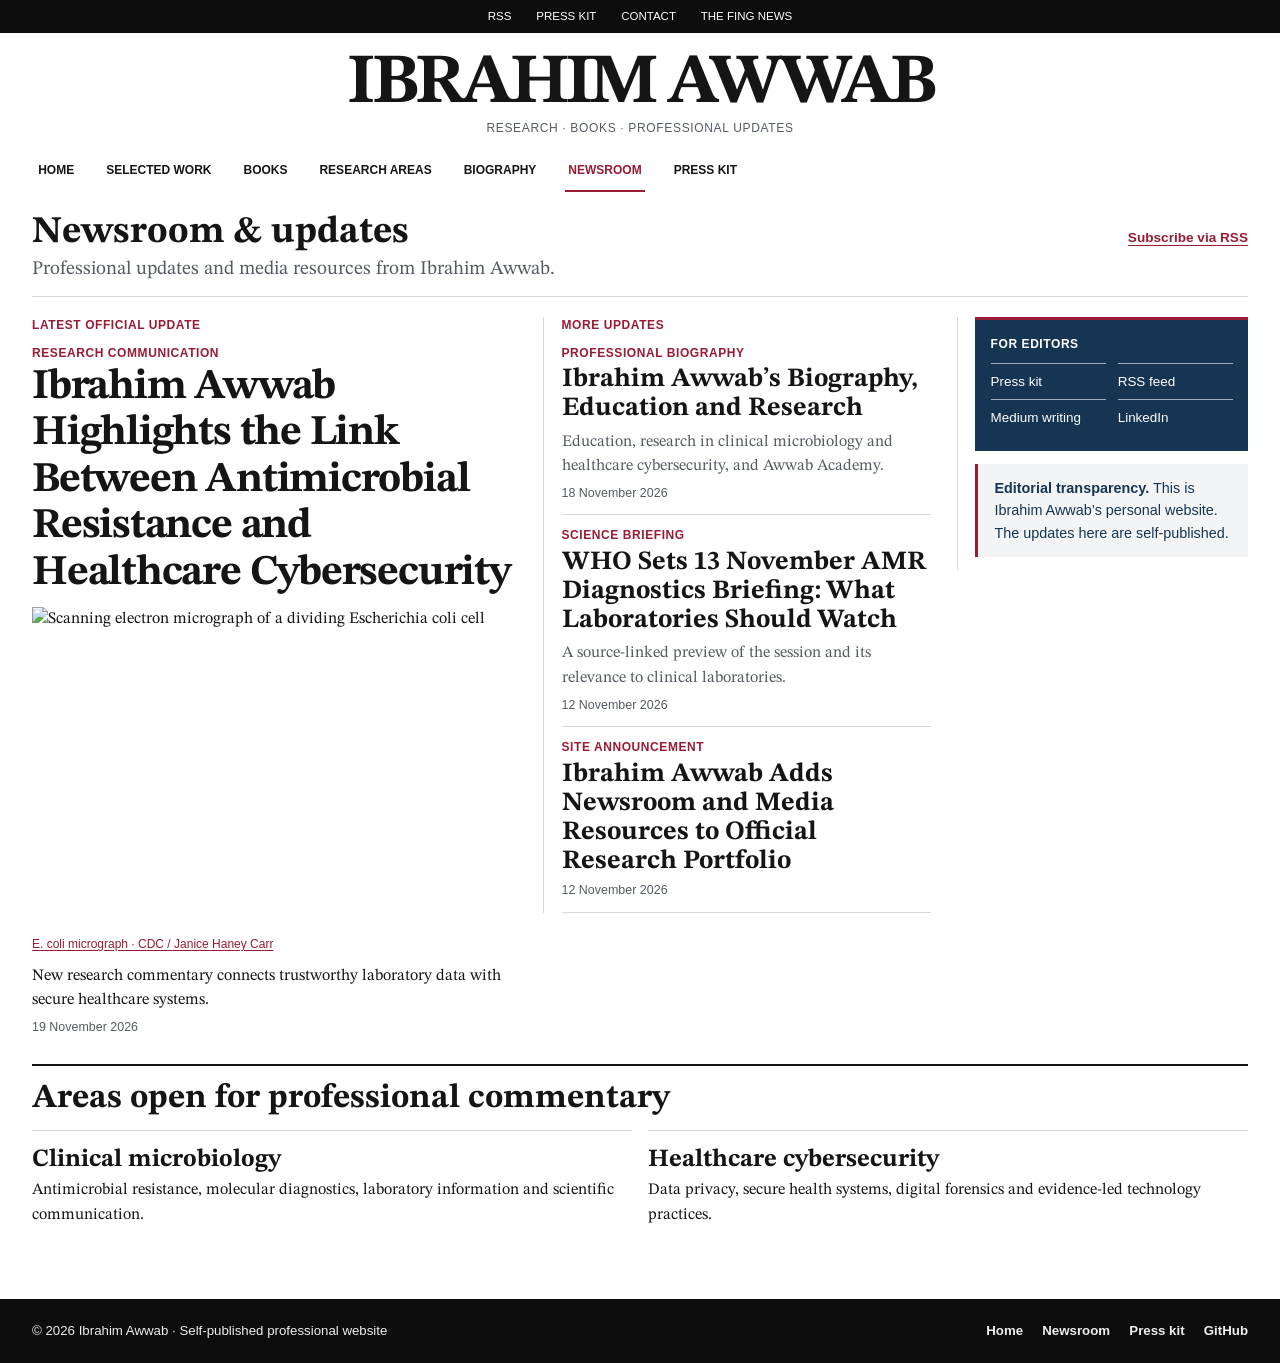
==== commit abf960ca: "Align portfolio and newsroom with the editorial edition design" ====
--- a/newsroom/index.html
+++ b/newsroom/index.html
@@ -13,8 +13,104 @@
 <meta name="twitter:card" content="summary">
 <link rel="canonical" href="https://ibrahimawwab.github.io/newsroom/">
 <link rel="icon" type="image/svg+xml" href="/favicon.svg">
-<link rel="stylesheet" href="/newsroom/newsroom.css">
+<link rel="stylesheet" href="/newsroom/newsroom.css?v=editorial-20261119">
 <link rel="alternate" type="application/rss+xml" title="Ibrahim Awwab official updates" href="https://ibrahimawwab.github.io/newsroom/feed.xml">
 <title>Newsroom &amp; Updates | Ibrahim Awwab</title>
-<script type="application/ld+json">{"@context":"https://schema.org","@type":"CollectionPage","@id":"https://ibrahimawwab.github.io/newsroom/#webpage","url":"https://ibrahimawwab.github.io/newsroom/","name":"Newsroom and updates | Ibrahim Awwab","description":"Official self-published updates by Ibrahim Awwab.","mainEntity":{"@type":"ItemList","itemListElement":[{"@type":"ListItem","position":1,"url":"https://ibrahimawwab.github.io/newsroom/updates/ibrahim-awwab-biography/"},{"@type":"ListItem","position":2,"url":"https://ibrahimawwab.github.io/newsroom/briefings/who-amr-diagnostics-november-2026/"},{"@type":"ListItem","position":3,"url":"https://ibrahimawwab.github.io/newsroom/updates/portfolio-media-resources/"}]}}</script>
-</head><body><a href="#content" class="skip">Skip to content</a><header><div class="shell topbar"><a class="brand" href="/"><span class="mark">IA</span><span><strong>Ibrahim Awwab</strong><small>Research · Media resources</small></span></a><nav aria-label="Main navigation"><a href="/">Home</a><a href="/newsroom/" aria-current="page">Newsroom</a><a href="/press/" >Press kit</a><a href="https://www.linkedin.com/in/ibrahimawwab/">Contact</a></nav></div></header><section class="hero"><div class="shell"><p class="eyebrow">Official website · Author-attributed updates</p><h1>Newsroom &amp; updates.</h1><p class="lead">Public announcements, professional updates and information for journalists covering medical microbiology, cybersecurity and health technology.</p></div></section><main class="shell" id="content"><div class="layout"><div class="stack"><section><h2>Latest official updates</h2><article class="panel"><span class="tag">Research communication</span><p class="date"><time datetime="2026-11-19">19 November 2026</time> · Official update</p><h2><a href="/newsroom/updates/ibrahim-awwab-amr-cybersecurity-november-2026/">Ibrahim Awwab Highlights the Link Between Antimicrobial Resistance and Healthcare Cybersecurity</a></h2><p>New research commentary connects trustworthy laboratory data with secure healthcare systems.</p><a class="btn" href="/newsroom/updates/ibrahim-awwab-amr-cybersecurity-november-2026/">Read the update</a></article><article class="panel"><span class="tag">Professional biography</span><p class="date"><time datetime="2026-11-18T11:50:07+04:30">18 November 2026</time> · By Ibrahim Awwab</p><h2><a href="/newsroom/updates/ibrahim-awwab-biography/">Ibrahim Awwab’s Biography, Education and Research</a></h2><p>The official biography of Muhammad Ibrahim Awwab, covering his education, work in clinical microbiology and healthcare cybersecurity, and Awwab Academy.</p><a class="btn" href="/newsroom/updates/ibrahim-awwab-biography/">Read the biography</a></article><article class="panel"><span class="tag">Science briefing</span><p class="date">12 November 2026 · WHO event preview · By Ibrahim Awwab</p><h2><a href="/newsroom/briefings/who-amr-diagnostics-november-2026/">WHO Sets 13 November AMR Diagnostics Briefing: What Laboratories Should Watch</a></h2><p>Source-linked preview of WHO's 13 November 2026 AMR diagnostics session and the implications for clinical microbiology laboratories.</p><a class="btn" href="/newsroom/briefings/who-amr-diagnostics-november-2026/">Read science briefing</a></article><article class="panel"><span class="tag">Self-published announcement</span><p class="date"><time datetime="2026-11-12T00:54:21+04:30">12 November 2026 at 00:54 (Afghanistan time)</time> · By Ibrahim Awwab</p><h2><a href="/newsroom/updates/portfolio-media-resources/">Ibrahim Awwab Adds Newsroom and Media Resources to Official Research Portfolio</a></h2><p>Ibrahim Awwab publishes official, self-issued updates and media resources on his microbiology and cybersecurity portfolio.</p><a class="btn" href="/newsroom/updates/portfolio-media-resources/">Read the update</a></article></section><div class="disclosure"><strong>Editorial transparency:</strong> This section belongs to Ibrahim Awwab's personal website and contains self-published material. It must not be mistaken for third-party reporting. Independent coverage will be linked only when confirmed.</div><section><h2>Areas open for professional commentary</h2><div class="grid"><div class="panel"><p class="kicker">Laboratory science</p><h3>Clinical microbiology</h3><p>Antimicrobial resistance, molecular diagnostics, laboratory information and scientific communication.</p></div><div class="panel"><p class="kicker">Digital safety</p><h3>Healthcare cybersecurity</h3><p>Data privacy, secure health systems, digital forensics and evidence-led technology practices.</p></div></div></section></div><aside class="stack"><section class="panel"><p class="kicker">For editors</p><h3>Media information</h3><p>Professional background, subject areas, public source links and interview contact.</p><a class="btn" href="/press/">Open press kit</a></section><section class="panel"><p class="kicker">Follow updates</p><ul><li><a href="/newsroom/feed.xml">RSS feed</a></li><li><a href="https://medium.com/@ibrahimawwab.com">Medium writing</a></li><li><a href="https://www.linkedin.com/in/ibrahimawwab/">LinkedIn</a></li></ul></section></aside></div></main><footer class="footer"><div class="shell"><span>© 2026 Ibrahim Awwab · Self-published professional website</span><span><a href="/">Home</a><a href="/newsroom/">Newsroom</a><a href="/press/">Press kit</a><a href="https://github.com/ibrahimawwab">GitHub</a></span></div></footer></body></html>+<script type="application/ld+json">{"@context":"https://schema.org","@type":"CollectionPage","@id":"https://ibrahimawwab.github.io/newsroom/#webpage","url":"https://ibrahimawwab.github.io/newsroom/","name":"Newsroom and updates | Ibrahim Awwab","description":"Official self-published updates by Ibrahim Awwab.","mainEntity":{"@type":"ItemList","itemListElement":[{"@type":"ListItem","url":"https://ibrahimawwab.github.io/newsroom/updates/ibrahim-awwab-amr-cybersecurity-november-2026/","position":1},{"@type":"ListItem","position":2,"url":"https://ibrahimawwab.github.io/newsroom/updates/ibrahim-awwab-biography/"},{"@type":"ListItem","position":3,"url":"https://ibrahimawwab.github.io/newsroom/briefings/who-amr-diagnostics-november-2026/"},{"@type":"ListItem","position":4,"url":"https://ibrahimawwab.github.io/newsroom/updates/portfolio-media-resources/"}]}}</script>
+</head>
+<body>
+  <a class="skip" href="#content">Skip to main content</a>
+  <header class="masthead">
+    <nav class="utility-bar" aria-label="Quick links">
+      <a href="/newsroom/feed.xml">RSS</a>
+      <a href="/press/">Press kit</a>
+      <a href="/#connect">Contact</a>
+      <a href="https://thefingnews.blogspot.com/">The Fing News</a>
+    </nav>
+    <div class="shell masthead-inner">
+      <a class="wordmark" href="/">Ibrahim Awwab</a>
+      <p>Research · Books · Professional updates</p>
+    </div>
+  </header>
+  <nav class="section-nav" aria-label="Main navigation">
+    <div class="shell">
+      <a href="/">Home</a>
+      <a href="/#work">Selected work</a>
+      <a href="/#books">Books</a>
+      <a href="/#expertise">Research areas</a>
+      <a href="/#biography">Biography</a>
+      <a href="/newsroom/" aria-current="page">Newsroom</a>
+      <a href="/press/">Press kit</a>
+    </div>
+  </nav>
+  <main class="shell newsroom-front" id="content" tabindex="-1">
+    <header class="section-heading">
+      <div>
+        <h1>Newsroom &amp; updates</h1>
+        <p class="lead">Professional updates and media resources from Ibrahim Awwab.</p>
+      </div>
+      <a class="text-link" href="/newsroom/feed.xml">Subscribe via RSS</a>
+    </header>
+    <div class="front-grid">
+      <section class="front-lead" aria-labelledby="latest-update">
+        <h2 class="section-label" id="latest-update">Latest official update</h2>
+        <article>
+          <p class="eyebrow">Research communication</p>
+          <h3><a href="/newsroom/updates/ibrahim-awwab-amr-cybersecurity-november-2026/">Ibrahim Awwab Highlights the Link Between Antimicrobial Resistance and Healthcare Cybersecurity</a></h3>
+          <figure class="newsroom-photo">
+            <img src="https://wwwn.cdc.gov/phil/PHIL_Images/20050401/6e4ad6fd0dd24c988a9d912e171a0b0f/7137_lores.jpg" alt="Scanning electron micrograph of a dividing Escherichia coli cell" fetchpriority="high" decoding="async">
+            <figcaption><a href="https://wwwn.cdc.gov/phil/Details.aspx?pid=7137">E. coli micrograph · CDC / Janice Haney Carr</a></figcaption>
+          </figure>
+          <p>New research commentary connects trustworthy laboratory data with secure healthcare systems.</p>
+          <time datetime="2026-11-19">19 November 2026</time>
+        </article>
+      </section>
+      <section class="front-headlines" aria-labelledby="more-updates">
+        <h2 class="section-label" id="more-updates">More updates</h2>
+        <article>
+          <p class="eyebrow">Professional biography</p>
+          <h3><a href="/newsroom/updates/ibrahim-awwab-biography/">Ibrahim Awwab’s Biography, Education and Research</a></h3>
+          <p>Education, research in clinical microbiology and healthcare cybersecurity, and Awwab Academy.</p>
+          <time datetime="2026-11-18">18 November 2026</time>
+        </article>
+        <article>
+          <p class="eyebrow">Science briefing</p>
+          <h3><a href="/newsroom/briefings/who-amr-diagnostics-november-2026/">WHO Sets 13 November AMR Diagnostics Briefing: What Laboratories Should Watch</a></h3>
+          <p>A source-linked preview of the session and its relevance to clinical laboratories.</p>
+          <time datetime="2026-11-12">12 November 2026</time>
+        </article>
+        <article>
+          <p class="eyebrow">Site announcement</p>
+          <h3><a href="/newsroom/updates/portfolio-media-resources/">Ibrahim Awwab Adds Newsroom and Media Resources to Official Research Portfolio</a></h3>
+          <time datetime="2026-11-12">12 November 2026</time>
+        </article>
+      </section>
+      <aside class="front-rail" aria-labelledby="media-title">
+        <div class="rail-panel">
+          <h2 class="section-label" id="media-title">For editors</h2>
+          <ul>
+            <li><a href="/press/">Press kit</a></li>
+            <li><a href="/newsroom/feed.xml">RSS feed</a></li>
+            <li><a href="https://medium.com/@ibrahimawwab.com">Medium writing</a></li>
+            <li><a href="https://www.linkedin.com/in/ibrahimawwab/">LinkedIn</a></li>
+          </ul>
+        </div>
+        <p class="disclosure"><strong>Editorial transparency.</strong> This is Ibrahim Awwab’s personal website. The updates here are self-published.</p>
+      </aside>
+    </div>
+    <section class="section" aria-labelledby="commentary-title">
+      <div class="section-heading"><h2 id="commentary-title">Areas open for professional commentary</h2></div>
+      <div class="research-grid">
+        <article><h3>Clinical microbiology</h3><p>Antimicrobial resistance, molecular diagnostics, laboratory information and scientific communication.</p></article>
+        <article><h3>Healthcare cybersecurity</h3><p>Data privacy, secure health systems, digital forensics and evidence-led technology practices.</p></article>
+      </div>
+    </section>
+  </main>
+  <footer class="footer">
+    <div class="shell footer-inner">
+      <span>© 2026 Ibrahim Awwab · Self-published professional website</span>
+      <nav aria-label="Footer navigation"><a href="/">Home</a><a href="/newsroom/">Newsroom</a><a href="/press/">Press kit</a><a href="https://github.com/ibrahimawwab">GitHub</a></nav>
+    </div>
+  </footer>
+</body>
+</html>
--- a/newsroom/newsroom.css
+++ b/newsroom/newsroom.css
@@ -1,17 +1,17 @@
-@import url("/portfolio.css");
+@import url("/portfolio.css?v=editorial-20261119");
 
 .brand strong, .brand small { display: block; }
 .brand small { font-size: .71rem; font-weight: 500; color: var(--muted); }
 .topbar nav a[aria-current="page"] { color: var(--accent); text-decoration-thickness: 2px; }
-.hero { display: block; padding-block: clamp(3rem, 7vw, 5.5rem); background: var(--tint); border-block-end: 1px solid var(--line); }
-.hero h1 { margin-block: .7rem; max-width: 55rem; font-size: clamp(3.65rem, 8vw, 7rem); line-height: .94; }
+.hero { display: block; padding-block: 1.4rem 1.1rem; border-block-end: 1px solid var(--line); }
+.hero h1 { margin-block: .7rem; max-width: 55rem; font-size: clamp(2.15rem, 5.2vw, 3.8rem); line-height: .94; }
 .lead { max-width: 43rem; color: var(--muted); font-size: clamp(1.05rem, 2vw, 1.2rem); }
 .crumb { font-size: .85rem; color: var(--muted); margin-bottom: .6rem; }
-main { padding-block: clamp(2rem, 6vw, 5rem); }
+main { padding-block: 1.25rem 2.25rem; }
 .layout { display: grid; grid-template-columns: minmax(0, 1fr) minmax(14rem, 18rem); gap: clamp(1.2rem, 4vw, 3rem); align-items: start; }
 .stack { display: grid; gap: 1.25rem; }
 .stack > section > h2 { margin-bottom: 1.1rem; }
-.panel { padding: clamp(1.2rem, 3vw, 2rem); background: var(--surface); border: 1px solid var(--line); border-radius: .25rem; overflow-wrap: anywhere; }
+.panel { padding: clamp(1.2rem, 3vw, 2rem); background: var(--surface); border-block-start: 1px solid var(--line); overflow-wrap: anywhere; }
 .panel + .panel { margin-top: 1rem; }
 .stack > .panel + .panel { margin-top: 0; }
 .panel h2 { font-size: clamp(1.9rem, 4vw, 3rem); }
@@ -27,10 +27,15 @@
 .disclosure { border-inline-start: 3px solid var(--accent); background: var(--tint); padding: .8rem 1rem; margin-block: .8rem; color: var(--deep); font-size: .9rem; }
 .btn { margin-top: .65rem; }
 .article h2 { margin-top: 1.6rem; }
-.article p { line-height: 1.75; }
+.article :is(p, ul, ol, blockquote) { max-inline-size: 68ch; line-height: 1.7; }
 .line { height: 1px; background: var(--line); margin-block: 1.3rem; }
 .grid { display: grid; grid-template-columns: repeat(2, minmax(0, 1fr)); gap: 1rem; }
 .grid .panel { margin-top: 0; }
 .footer .shell > span:last-child { display: flex; flex-wrap: wrap; gap: .45rem 1rem; }
 @media (max-width: 50rem) { .layout { grid-template-columns: 1fr; } }
 @media (max-width: 34rem) { .grid { grid-template-columns: 1fr; } }
+
+.newsroom-front > .section-heading { border-block-end: 1px solid var(--line); padding-block-end: .65rem; margin: 0; }
+.newsroom-front h1 { font-size: clamp(1.6rem,4vw,2.35rem); }
+.newsroom-front .lead { margin-top: .16rem; }
+.newsroom-front .disclosure { margin-top: .8rem; font-family: var(--body); }
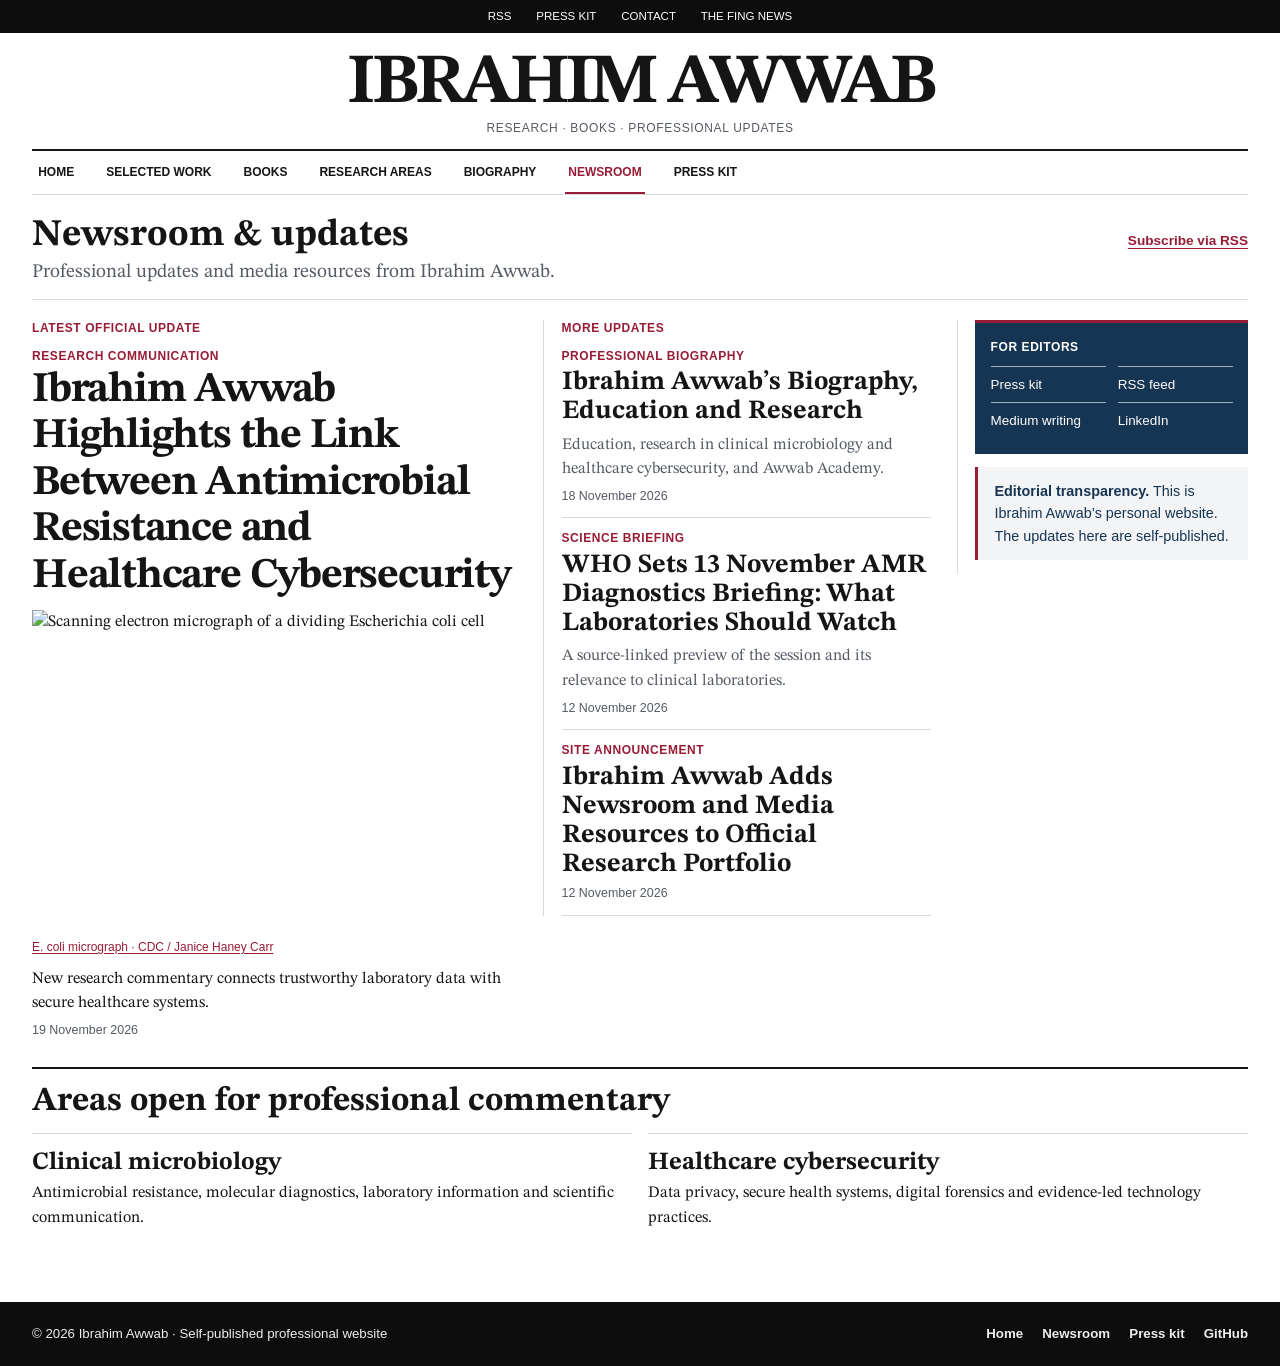
==== commit 5f329c0d: "Refine navigation rules and link icons" ====
--- a/newsroom/index.html
+++ b/newsroom/index.html
@@ -13,7 +13,7 @@
 <meta name="twitter:card" content="summary">
 <link rel="canonical" href="https://ibrahimawwab.github.io/newsroom/">
 <link rel="icon" type="image/svg+xml" href="/favicon.svg">
-<link rel="stylesheet" href="/newsroom/newsroom.css?v=editorial-20261119">
+<link rel="stylesheet" href="/newsroom/newsroom.css?v=editorial-20261119-r2">
 <link rel="alternate" type="application/rss+xml" title="Ibrahim Awwab official updates" href="https://ibrahimawwab.github.io/newsroom/feed.xml">
 <title>Newsroom &amp; Updates | Ibrahim Awwab</title>
 <script type="application/ld+json">{"@context":"https://schema.org","@type":"CollectionPage","@id":"https://ibrahimawwab.github.io/newsroom/#webpage","url":"https://ibrahimawwab.github.io/newsroom/","name":"Newsroom and updates | Ibrahim Awwab","description":"Official self-published updates by Ibrahim Awwab.","mainEntity":{"@type":"ItemList","itemListElement":[{"@type":"ListItem","url":"https://ibrahimawwab.github.io/newsroom/updates/ibrahim-awwab-amr-cybersecurity-november-2026/","position":1},{"@type":"ListItem","position":2,"url":"https://ibrahimawwab.github.io/newsroom/updates/ibrahim-awwab-biography/"},{"@type":"ListItem","position":3,"url":"https://ibrahimawwab.github.io/newsroom/briefings/who-amr-diagnostics-november-2026/"},{"@type":"ListItem","position":4,"url":"https://ibrahimawwab.github.io/newsroom/updates/portfolio-media-resources/"}]}}</script>
--- a/newsroom/newsroom.css
+++ b/newsroom/newsroom.css
@@ -1,4 +1,4 @@
-@import url("/portfolio.css?v=editorial-20261119");
+@import url("/portfolio.css?v=editorial-20261119-r2");
 
 .brand strong, .brand small { display: block; }
 .brand small { font-size: .71rem; font-weight: 500; color: var(--muted); }
